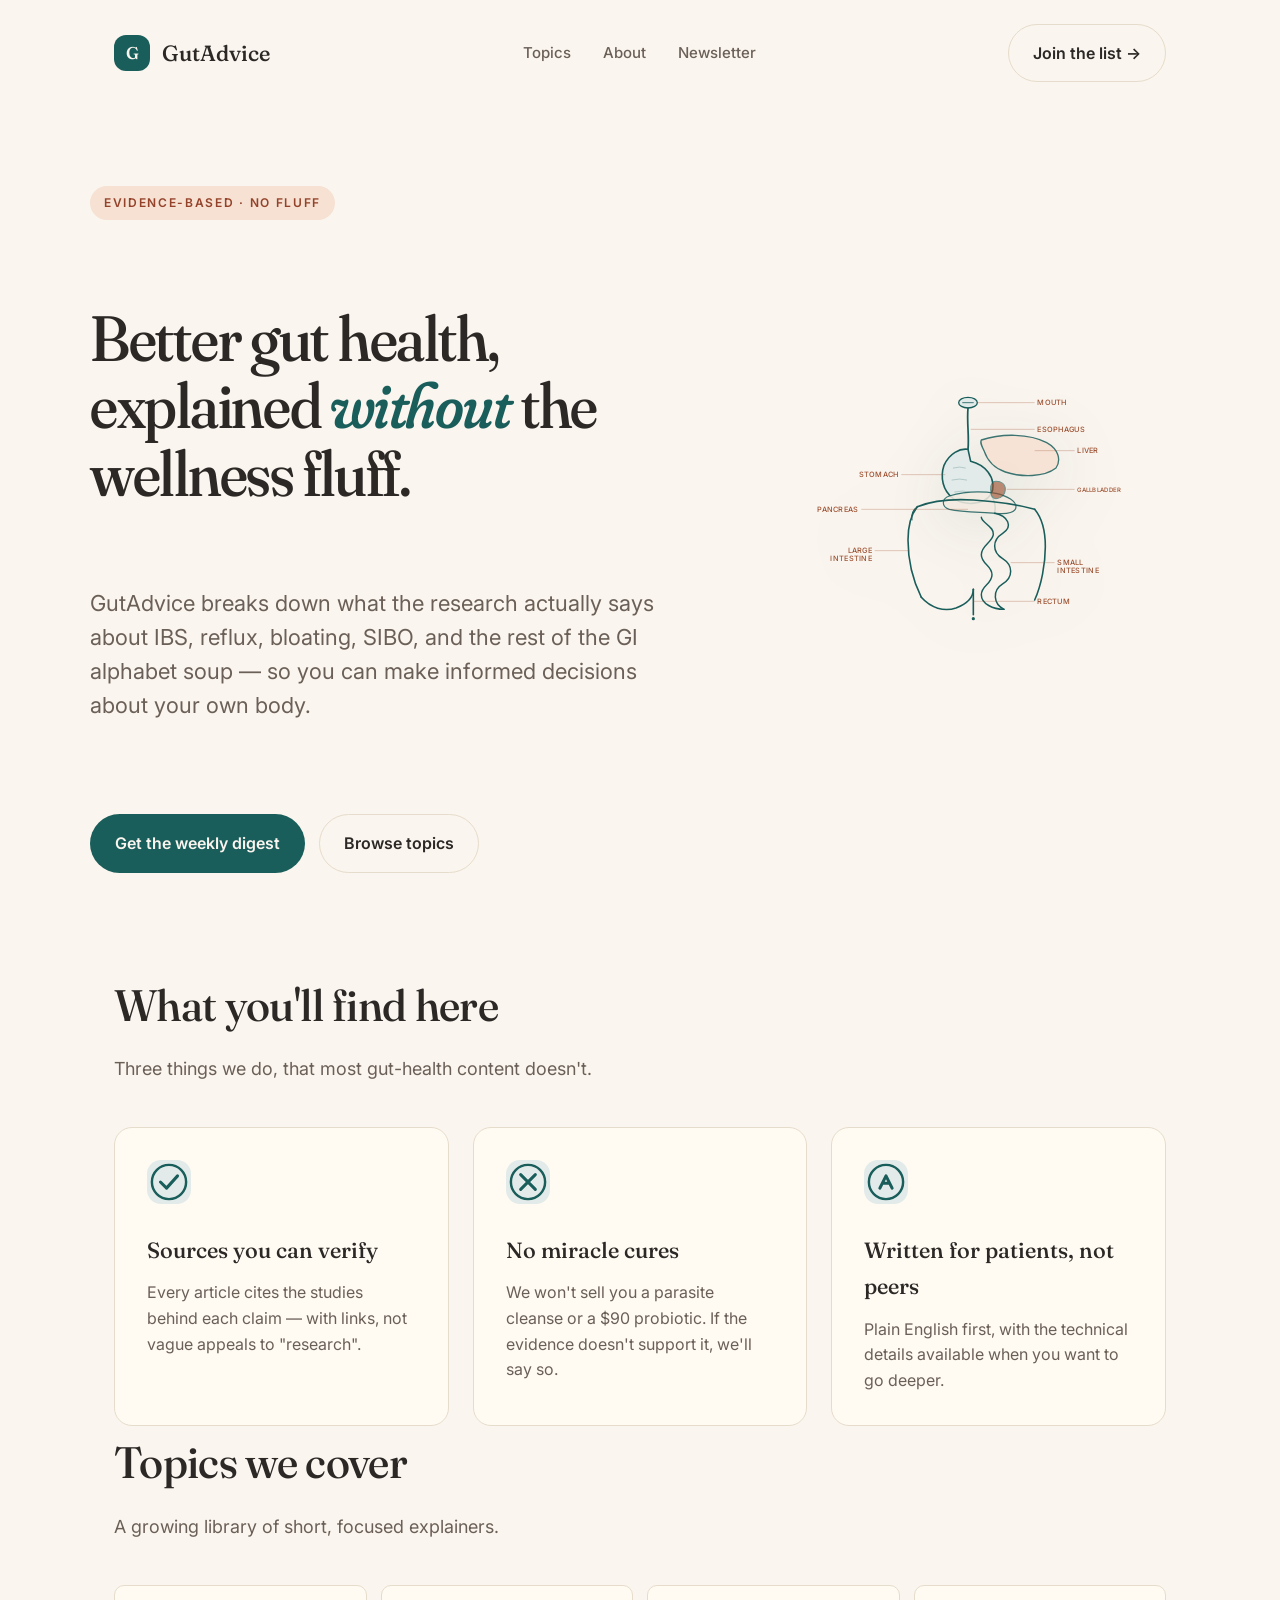
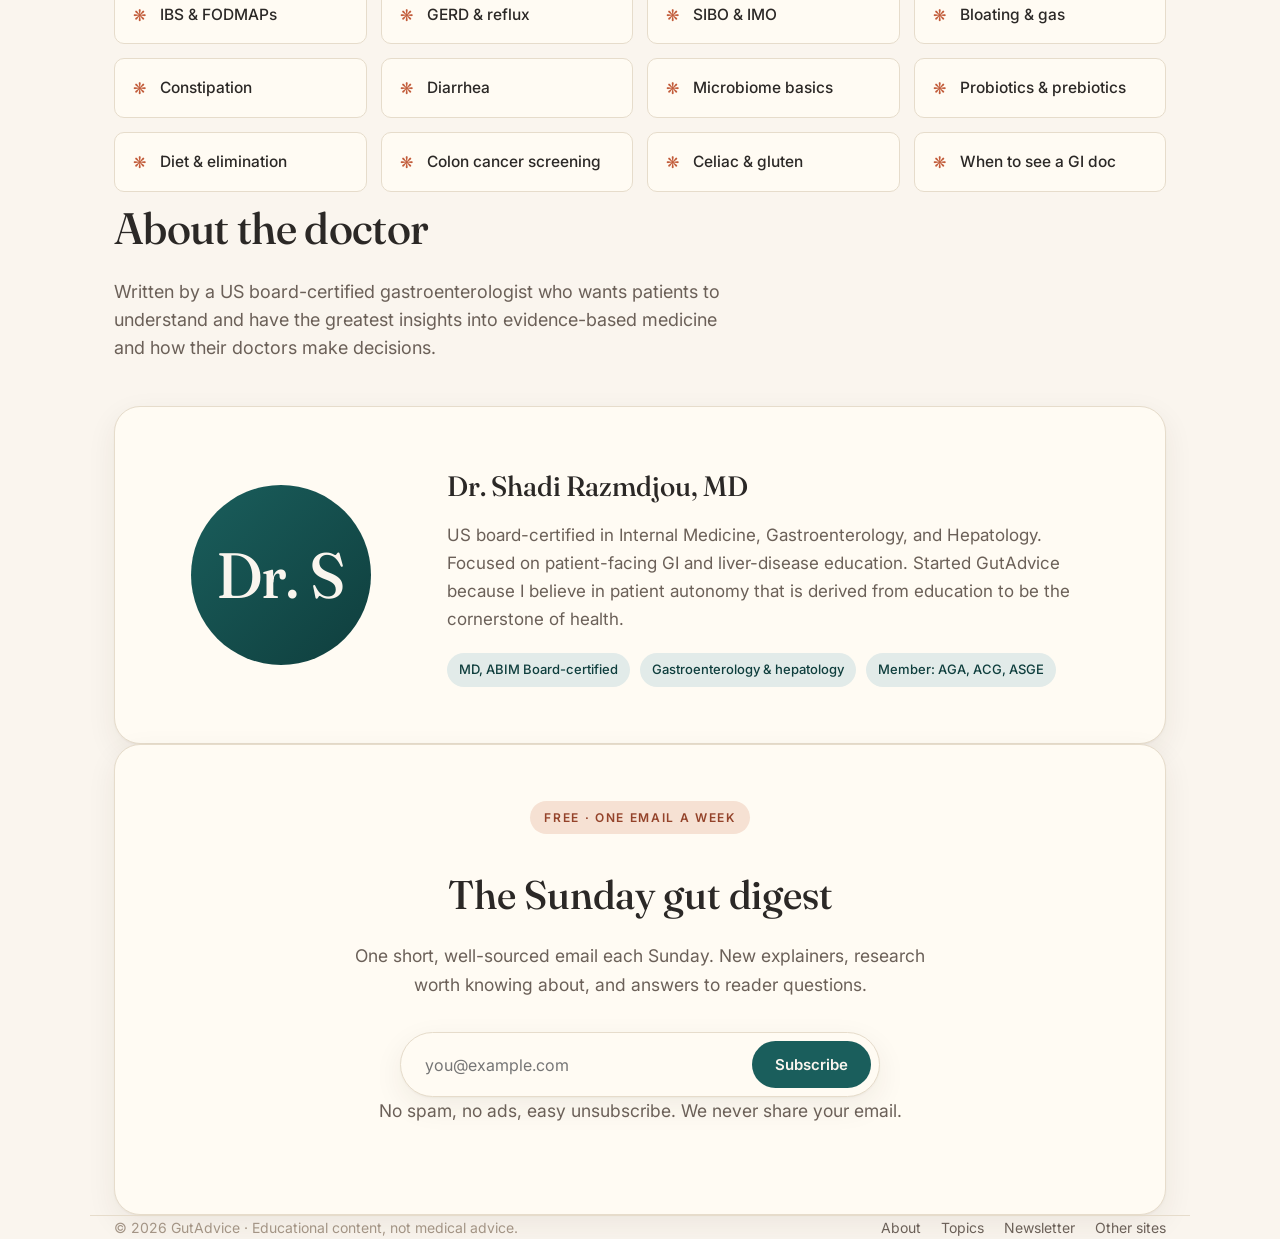
==== index.html @ 8c52fc68 "V1.7: remove appendix, add liver + gallbladder + pancreas to illustration Per founder reply on SHA-2" ====
<!DOCTYPE html>
<html lang="en">
<head>
  <meta charset="UTF-8" />
  <meta name="viewport" content="width=device-width, initial-scale=1.0" />
  <title>GutAdvice — Honest, evidence-based gut-health guidance</title>
  <meta name="description" content="Practical, evidence-based advice for IBS, reflux, bloating, SIBO, and everyday gut health — written by a gastroenterologist, without the wellness fluff." />
  <meta property="og:title" content="GutAdvice — Honest, evidence-based gut-health guidance" />
  <meta property="og:description" content="Practical, evidence-based advice for IBS, reflux, bloating, SIBO, and everyday gut health." />
  <meta property="og:type" content="website" />
  <meta property="og:url" content="https://gutadvice.com/" />
  <meta name="theme-color" content="#1a5e5c" />
  <link rel="icon" href="data:image/svg+xml,%3Csvg xmlns='http://www.w3.org/2000/svg' viewBox='0 0 32 32'%3E%3Crect width='32' height='32' rx='8' fill='%231a5e5c'/%3E%3Ctext x='16' y='22' font-family='Georgia,serif' font-size='18' fill='%23faf5ee' text-anchor='middle' font-weight='700'%3EG%3C/text%3E%3C/svg%3E" />
  <link rel="preconnect" href="https://fonts.googleapis.com">
  <link rel="preconnect" href="https://fonts.gstatic.com" crossorigin>
  <link href="https://fonts.googleapis.com/css2?family=Fraunces:opsz,wght@9..144,400;9..144,500;9..144,600;9..144,700;9..144,800&family=Inter:wght@400;500;600;700&display=swap" rel="stylesheet">
  <link rel="stylesheet" href="./site.css" />
</head>
<body>

  <header class="container">
    <nav class="nav">
      <a class="brand" href="./">
        <span class="brand-mark">G</span>
        <span class="brand-name">GutAdvice</span>
      </a>
      <div class="nav-links">
        <a href="#topics">Topics</a>
        <a href="#about">About</a>
        <a href="#newsletter">Newsletter</a>
      </div>
      <a class="nav-cta btn btn-ghost" href="#newsletter">Join the list →</a>
    </nav>
  </header>

  <main>
    <!-- HERO: text on the right side, full-bleed. No illustration in the hero. -->
    <section class="container hero">
      <span class="eyebrow">Evidence-based · No fluff</span>
      <h1>Better gut health, explained <em>without</em> the wellness fluff.</h1>
      <p class="lede">
        GutAdvice breaks down what the research actually says about IBS, reflux, bloating, SIBO, and the rest of the GI alphabet soup — so you can make informed decisions about your own body.
      </p>
      <div class="hero-cta">
        <a class="btn btn-primary" href="#newsletter">Get the weekly digest</a>
        <a class="btn btn-ghost" href="#topics">Browse topics</a>
      </div>

      <!-- GI system illustration (anatomical line drawing, all inline SVG) -->
      <svg class="hero-illust" viewBox="0 0 480 460" aria-hidden="true">
        <title>The gastrointestinal tract</title>
        <desc>Schematic of the human digestive system: mouth, esophagus, stomach, small intestine, large intestine, rectum.</desc>

        <!-- Center the GI tract horizontally: anatomy occupies x ~150-330 (180 wide) -->

        <!-- Mouth / oral cavity (oval) -->
        <g id="gi-mouth">
          <ellipse cx="240" cy="40" rx="14" ry="8"
                   fill="#e2ebe9" stroke="#1a5e5c" stroke-width="2"/>
          <line x1="232" y1="40" x2="248" y2="40" stroke="#1a5e5c" stroke-width="1.2" stroke-linecap="round"/>
        </g>

        <!-- Esophagus -->
        <g id="gi-esophagus">
          <path d="M240 48 C 238 70, 242 90, 240 110"
                fill="none" stroke="#1a5e5c" stroke-width="2.6" stroke-linecap="round"/>
        </g>

        <!-- Stomach (clearly J-shaped with fundus bulge and pylorus) -->
        <g id="gi-stomach">
          <path d="M240 110
                   C 228 108, 212 116, 204 134
                   C 198 152, 202 172, 218 184
                   C 238 196, 264 192, 274 178
                   C 280 168, 278 154, 270 144
                   C 262 134, 252 130, 244 128
                   Z"
                fill="#e2ebe9" stroke="#1a5e5c" stroke-width="2.4" stroke-linejoin="round"/>
          <!-- Stomach rugae (inner folds, subtle) -->
          <path d="M218 138 q10 -3 18 0" fill="none" stroke="#1a5e5c" stroke-width="0.8" opacity="0.45" stroke-linecap="round"/>
          <path d="M216 156 q12 -3 22 0" fill="none" stroke="#1a5e5c" stroke-width="0.8" opacity="0.45" stroke-linecap="round"/>
          <path d="M220 174 q12 -3 22 0" fill="none" stroke="#1a5e5c" stroke-width="0.8" opacity="0.45" stroke-linecap="round"/>
          <!-- Pylorus (exit to duodenum) -->
          <path d="M274 178 C 280 186, 282 196, 280 206" fill="none" stroke="#1a5e5c" stroke-width="2.4" stroke-linecap="round"/>
        </g>

        <!-- Liver (large, upper-right of stomach, behind it) -->
        <g id="illust-liver" opacity="0.85">
          <path d="M260 96
                   C 290 86, 332 86, 358 100
                   C 376 110, 380 126, 372 138
                   C 354 152, 320 152, 296 144
                   C 278 138, 268 124, 264 112
                   C 260 104, 258 100, 260 96 Z"
                fill="#f6e1d3" stroke="#1a5e5c" stroke-width="2" stroke-linejoin="round"/>
        </g>

        <!-- Pancreas (long thin, behind the stomach) -->
        <g id="illust-pancreas" opacity="0.85">
          <path d="M212 180
                   C 232 174, 256 172, 282 176
                   C 300 180, 312 188, 312 196
                   C 312 204, 300 208, 282 206
                   C 256 204, 232 204, 212 200
                   C 200 196, 200 184, 212 180 Z"
                fill="#f4ece1" stroke="#1a5e5c" stroke-width="1.8" stroke-linejoin="round"/>
        </g>

        <!-- Gallbladder (small pear-shaped, on underside of liver) -->
        <g id="illust-gallbladder" opacity="0.9">
          <path d="M282 158
                   C 290 158, 296 162, 296 170
                   C 296 178, 290 184, 282 184
                   C 276 184, 274 178, 274 170
                   C 274 164, 276 158, 282 158 Z"
                fill="#9c4f30" stroke="#1a5e5c" stroke-width="1.6" stroke-linejoin="round" opacity="0.7"/>
        </g>

        <!-- Small intestine (coiled tube, 3 horizontal loops) -->
        <g id="gi-small-intestine">
          <path d="M280 206
                   C 300 210, 308 226, 292 236
                   C 276 246, 276 264, 292 274
                   C 308 284, 308 302, 292 312
                   C 276 322, 278 342, 294 350"
                fill="none" stroke="#1a5e5c" stroke-width="2.2" stroke-linecap="round"/>
          <path d="M294 350
                   C 278 350, 260 342, 260 328
                   C 260 314, 276 312, 276 298
                   C 276 284, 260 282, 260 268
                   C 260 254, 276 250, 278 238
                   C 280 226, 260 220, 260 212"
                fill="none" stroke="#1a5e5c" stroke-width="2.2" stroke-linecap="round"/>
        </g>

        <!-- Large intestine (frame around small intestine) -->
        <g id="gi-large-intestine">
          <!-- Ascending colon (viewer's left side) -->
          <path d="M164 196
                   C 156 206, 150 224, 150 246
                   C 150 274, 156 304, 170 332"
                fill="none" stroke="#1a5e5c" stroke-width="2.4" stroke-linecap="round"/>
          <!-- Transverse colon (across the top, behind the stomach area) -->
          <path d="M164 196
                   C 184 188, 216 184, 248 186
                   C 280 188, 312 192, 340 200"
                fill="none" stroke="#1a5e5c" stroke-width="2.4" stroke-linecap="round"/>
          <!-- Descending colon (viewer's right side) -->
          <path d="M340 200
                   C 350 212, 356 232, 356 256
                   C 356 282, 350 314, 340 336"
                fill="none" stroke="#1a5e5c" stroke-width="2.4" stroke-linecap="round"/>
          <!-- Sigmoid colon (S-curve at the bottom) -->
          <path d="M170 332
                   C 184 348, 204 354, 222 348
                   C 238 342, 248 332, 248 320"
                fill="none" stroke="#1a5e5c" stroke-width="2.4" stroke-linecap="round"/>
          <!-- Rectum (vertical) -->
          <path d="M248 320 L 248 358"
                fill="none" stroke="#1a5e5c" stroke-width="2.4" stroke-linecap="round"/>
          <!-- Anus (small dot at the bottom) -->
          <circle cx="248" cy="364" r="2.4" fill="#1a5e5c"/>

          <!-- Cecum (small pouch at the bottom of ascending colon) -->
          <path d="M164 196 C 158 200, 154 208, 156 216" fill="none" stroke="#1a5e5c" stroke-width="1.6" stroke-linecap="round"/>
        </g>

        <!-- Labels with thin connector lines.
             GI tract sits at x~150-330; labels are placed in left and right
             gutters (x: 10-140 left, 340-470 right). -->
        <g id="gi-labels" font-family="Inter, sans-serif" font-size="11" font-weight="500" fill="#9c4f30" letter-spacing="0.04em">
          <!-- Mouth (right) -->
          <line x1="254" y1="40" x2="340" y2="40" stroke="#9c4f30" stroke-width="0.8" opacity="0.55"/>
          <text x="344" y="44">MOUTH</text>

          <!-- Esophagus (right) -->
          <line x1="244" y1="80" x2="340" y2="80" stroke="#9c4f30" stroke-width="0.8" opacity="0.55"/>
          <text x="344" y="84">ESOPHAGUS</text>

          <!-- Stomach (left) -->
          <line x1="206" y1="148" x2="140" y2="148" stroke="#9c4f30" stroke-width="0.8" opacity="0.55"/>
          <text x="136" y="152" text-anchor="end">STOMACH</text>

          <!-- Small intestine (right) -->
          <line x1="304" y1="280" x2="370" y2="280" stroke="#9c4f30" stroke-width="0.8" opacity="0.55"/>
          <text x="374" y="284">SMALL</text>
          <text x="374" y="296">INTESTINE</text>

          <!-- Large intestine (left) -->
          <line x1="152" y1="262" x2="100" y2="262" stroke="#9c4f30" stroke-width="0.8" opacity="0.55"/>
          <text x="96" y="266" text-anchor="end">LARGE</text>
          <text x="96" y="278" text-anchor="end">INTESTINE</text>

          <!-- Rectum (right) -->
          <line x1="248" y1="338" x2="340" y2="338" stroke="#9c4f30" stroke-width="0.8" opacity="0.55"/>
          <text x="344" y="342">RECTUM</text>

          <!-- LIVER (right, above the liver organ) -->
          <line x1="340" y1="112" x2="400" y2="112" stroke="#9c4f30" stroke-width="0.8" opacity="0.55"/>
          <text x="404" y="116">LIVER</text>

          <!-- GALLBLADDER (right, small label) -->
          <line x1="298" y1="170" x2="400" y2="170" stroke="#9c4f30" stroke-width="0.8" opacity="0.55"/>
          <text x="404" y="174" font-size="9">GALLBLADDER</text>

          <!-- PANCREAS (left, below the pancreas organ) -->
          <line x1="240" y1="200" x2="80" y2="200" stroke="#9c4f30" stroke-width="0.8" opacity="0.55"/>
          <text x="76" y="204" text-anchor="end">PANCREAS</text>

        </g>
      </svg>
    </section>


    <section class="container" id="value">
      <h2 class="section-title">What you'll find here</h2>
      <p class="section-sub">Three things we do, that most gut-health content doesn't.</p>
      <div class="grid">
        <div class="card">
          <svg class="card-icon" viewBox="0 0 36 36" aria-hidden="true">
            <circle cx="18" cy="18" r="14" fill="none" stroke="currentColor" stroke-width="2"/>
            <path d="M11 18 l5 5 l9 -10" fill="none" stroke="currentColor" stroke-width="2.5" stroke-linecap="round" stroke-linejoin="round"/>
          </svg>
          <h3>Sources you can verify</h3>
          <p>Every article cites the studies behind each claim — with links, not vague appeals to "research".</p>
        </div>
        <div class="card">
          <svg class="card-icon" viewBox="0 0 36 36" aria-hidden="true">
            <circle cx="18" cy="18" r="14" fill="none" stroke="currentColor" stroke-width="2"/>
            <path d="M12 12 l12 12 M24 12 l-12 12" stroke="currentColor" stroke-width="2.5" stroke-linecap="round"/>
          </svg>
          <h3>No miracle cures</h3>
          <p>We won't sell you a parasite cleanse or a $90 probiotic. If the evidence doesn't support it, we'll say so.</p>
        </div>
        <div class="card">
          <svg class="card-icon" viewBox="0 0 36 36" aria-hidden="true">
            <circle cx="18" cy="18" r="14" fill="none" stroke="currentColor" stroke-width="2"/>
            <path d="M13 23 l5 -10 l5 10 M15 19 l6 0" fill="none" stroke="currentColor" stroke-width="2.5" stroke-linecap="round" stroke-linejoin="round"/>
          </svg>
          <h3>Written for patients, not peers</h3>
          <p>Plain English first, with the technical details available when you want to go deeper.</p>
        </div>
      </div>
    </section>

    <section class="container" id="topics">
      <h2 class="section-title">Topics we cover</h2>
      <p class="section-sub">A growing library of short, focused explainers.</p>
      <div class="topics">
        <div class="topic"><span class="leaf">❋</span>IBS &amp; FODMAPs</div>
        <div class="topic"><span class="leaf">❋</span>GERD &amp; reflux</div>
        <div class="topic"><span class="leaf">❋</span>SIBO &amp; IMO</div>
        <div class="topic"><span class="leaf">❋</span>Bloating &amp; gas</div>
        <div class="topic"><span class="leaf">❋</span>Constipation</div>
        <div class="topic"><span class="leaf">❋</span>Diarrhea</div>
        <div class="topic"><span class="leaf">❋</span>Microbiome basics</div>
        <div class="topic"><span class="leaf">❋</span>Probiotics &amp; prebiotics</div>
        <div class="topic"><span class="leaf">❋</span>Diet &amp; elimination</div>
        <div class="topic"><span class="leaf">❋</span>Colon cancer screening</div>
        <div class="topic"><span class="leaf">❋</span>Celiac &amp; gluten</div>
        <div class="topic"><span class="leaf">❋</span>When to see a GI doc</div>
      </div>
    </section>

    <section class="container" id="about">
      <h2 class="section-title">About the doctor</h2>
      <p class="section-sub">Written by a US board-certified gastroenterologist who wants patients to understand and have the greatest insights into evidence-based medicine and how their doctors make decisions.</p>
      <div class="founder">
        <div class="avatar" aria-hidden="true">Dr. S</div>
        <div>
          <h3 class="founder-name">Dr. Shadi Razmdjou, MD</h3>
          <p class="founder-bio">
            US board-certified in Internal Medicine, Gastroenterology, and Hepatology. Focused on
            patient-facing GI and liver-disease education. Started GutAdvice because I believe in patient autonomy that is derived from education to be the cornerstone of health.

          </p>
          <div class="credentials">
            <span>MD, ABIM Board-certified</span>
            <span>Gastroenterology &amp; hepatology</span>
            <span>Member: AGA, ACG, ASGE</span>
          </div>
        </div>
      </div>
    </section>

    <section class="container" id="newsletter">
      <div class="closing">
        <span class="eyebrow">Free · One email a week</span>
        <h2>The Sunday gut digest</h2>
        <p>One short, well-sourced email each Sunday. New explainers, research worth knowing about, and answers to reader questions.</p>
        <form class="signup" onsubmit="event.preventDefault(); this.querySelector('button').textContent='Subscribed ✓';">
          <input type="email" required placeholder="you@example.com" aria-label="Email address" />
          <button class="btn btn-primary" type="submit">Subscribe</button>
        </form>
        <p class="signup-note">No spam, no ads, easy unsubscribe. We never share your email.</p>
      </div>
    </section>
  </main>

  <footer class="container">
    <div class="footer-row">
      <div>© 2026 GutAdvice · Educational content, not medical advice.</div>
      <div class="footer-links">
        <a href="#about">About</a>
        <a href="#topics">Topics</a>
        <a href="#newsletter">Newsletter</a>
        <a href="../">Other sites</a>
      </div>
    </div>
  </footer>
</body>
</html>
---- site.css ----
/* warm-clinical — gutadvice.com V1.6
   Design intent: feels like a thoughtful doctor sitting across from you.
   Palette: cream background, deep teal accent, terracotta highlights.
   Type: Fraunces (optical-size serif) + Inter (sans body).

   V1.6 layout (per founder 2026-09-11 11:14 UTC: "Use layout of V1.2"):
   - Hero is back to V1.2's 2-col grid: eyebrow + headline + lede + ctas
     in the left column, the GI tract illustration in the right column.
   - The .illust-section that V1.4 added below the hero is removed.
   - On mobile, the hero stacks vertically (1-col).
   - The illustration is the PR #8 GI tract (V1.5) — clinical line
     drawing with 7 organ labels (MOUTH, ESOPHAGUS, STOMACH, SMALL
     INTESTINE, LARGE INTESTINE, RECTUM, APPENDIX). */

:root {
  --accent: #1a5e5c;
  --accent-soft: #e2ebe9;
  --accent-dark: #0f3e3d;
  --bg: #faf5ee;
  --bg-card: #fffbf3;
  --ink: #2b2826;
  --ink-muted: #6b6058;
  --ink-faint: #a39485;
  --border: #e6dccb;
  --warm: #c25c3a;
  --warm-soft: #f6e1d3;
  --warm-dark: #94432a;
  --radius-sm: 10px;
  --radius-md: 18px;
  --radius-lg: 26px;
  --shadow-soft: 0 1px 2px rgba(60, 40, 25, 0.04), 0 10px 30px rgba(60, 40, 25, 0.07);
  --font-display: "Fraunces", "Source Serif Pro", Georgia, "Iowan Old Style", serif;
  --font-body: "Inter", -apple-system, BlinkMacSystemFont, "Segoe UI", Roboto, "Helvetica Neue", Arial, sans-serif;
  --max-width: 1100px;
}

* { box-sizing: border-box; }

html, body {
  margin: 0;
  padding: 0;
  background: var(--bg);
  color: var(--ink);
  font-family: var(--font-body);
  font-size: 17px;
  line-height: 1.65;
  -webkit-font-smoothing: antialiased;
  -moz-osx-font-smoothing: grayscale;
}

a { color: var(--accent-dark); text-decoration: none; }
a:hover { text-decoration: underline; text-decoration-thickness: 1px; text-underline-offset: 3px; }

img, svg { max-width: 100%; display: block; }

.container {
  max-width: var(--max-width);
  margin: 0 auto;
  padding: 0 24px;
}

/* ---- Top nav ---- */
.nav {
  display: flex;
  align-items: center;
  justify-content: space-between;
  padding: 24px 0;
  position: relative;
  z-index: 2;
}
.brand {
  display: inline-flex;
  align-items: center;
  gap: 12px;
  font-family: var(--font-display);
  font-weight: 500;
  font-size: 22px;
  color: var(--ink);
  font-variation-settings: "opsz" 36, "SOFT" 50;
}
.brand:hover { text-decoration: none; }
.brand-mark {
  width: 36px;
  height: 36px;
  border-radius: 12px;
  background: var(--accent);
  display: inline-flex;
  align-items: center;
  justify-content: center;
  color: var(--bg);
  font-weight: 600;
  font-size: 17px;
  font-family: var(--font-display);
  font-variation-settings: "opsz" 18;
}
.nav-links { display: flex; gap: 32px; font-size: 15px; }
.nav-links a { color: var(--ink-muted); font-weight: 500; }
.nav-cta { font-size: 15px; }

/* ---- Hero ----
   V1.6: back to V1.2's 2-col grid layout. The .container is on the
   <section> itself (not on a child <div>). On desktop, the layout
   becomes a 2-col grid: eyebrow + headline + lede + ctas occupy
   the left column, the illustration occupies the right column. On
   mobile, all children stack vertically. */
.hero {
  padding: 56px 0 80px;
  display: grid;
  grid-template-columns: 1fr;
  gap: 40px;
  align-items: center;
  position: relative;
  z-index: 1;
  grid-template-areas:
    "eyebrow"
    "headline"
    "lede"
    "ctas"
    "illust";
}
.hero > .eyebrow  { grid-area: eyebrow; justify-self: start; }
.hero > h1        { grid-area: headline; }
.hero > .lede     { grid-area: lede; }
.hero > .hero-cta { grid-area: ctas; }
.hero > .hero-illust { grid-area: illust; }
@media (min-width: 860px) {
  .hero {
    grid-template-columns: 1.15fr 0.85fr;
    gap: 56px;
    padding: 80px 0 96px;
    grid-template-areas:
      "eyebrow  illust"
      "headline illust"
      "lede     illust"
      "ctas     illust";
  }
}

.eyebrow {
  display: inline-block;
  text-transform: uppercase;
  letter-spacing: 0.14em;
  font-size: 12px;
  font-weight: 600;
  color: var(--warm-dark);
  background: var(--warm-soft);
  padding: 7px 14px;
  border-radius: 999px;
  margin-bottom: 28px;
  font-family: var(--font-body);
}

.hero h1 {
  font-family: var(--font-display);
  font-weight: 500;
  font-size: clamp(38px, 5.6vw, 64px);
  line-height: 1.05;
  letter-spacing: -0.02em;
  margin: 0 0 24px;
  max-width: 17ch;
  font-variation-settings: "opsz" 144, "SOFT" 50;
  color: var(--ink);
}
.hero h1 em {
  font-style: italic;
  color: var(--accent);
  font-variation-settings: "opsz" 144, "SOFT" 100;
}

.hero .lede {
  font-size: clamp(18px, 1.8vw, 22px);
  color: var(--ink-muted);
  max-width: 52ch;
  margin: 0 0 36px;
  line-height: 1.55;
}

.hero-cta {
  display: flex;
  flex-wrap: wrap;
  gap: 14px;
  align-items: center;
}

.hero-illust {
  width: 100%;
  max-width: 320px;
  margin: 0 auto;
  filter: drop-shadow(0 12px 28px rgba(26, 94, 92, 0.12));
}

/* ---- Buttons ---- */
.btn {
  display: inline-flex;
  align-items: center;
  gap: 8px;
  padding: 15px 24px;
  border-radius: 999px;
  font-size: 16px;
  font-weight: 600;
  border: 1px solid transparent;
  cursor: pointer;
  transition: transform 0.05s ease, box-shadow 0.2s ease, background 0.2s ease;
  font-family: var(--font-body);
}
.btn-primary {
  background: var(--accent);
  color: var(--bg);
}
.btn-primary:hover { background: var(--accent-dark); text-decoration: none; box-shadow: 0 6px 16px rgba(26, 94, 92, 0.2); }
.btn-ghost {
  background: transparent;
  color: var(--ink);
  border-color: var(--border);
}
.btn-ghost:hover { background: var(--bg-card); text-decoration: none; }

/* ---- Email capture ---- */
.signup {
  display: flex;
  gap: 8px;
  background: var(--bg-card);
  padding: 8px;
  border-radius: 999px;
  border: 1px solid var(--border);
  box-shadow: var(--shadow-soft);
  max-width: 480px;
  margin: 0 auto;
}
.signup input {
  flex: 1;
  border: 0;
  background: transparent;
  padding: 8px 16px;
  font-size: 16px;
  font-family: inherit;
  color: var(--ink);
  outline: none;
}
.signup button { padding: 13px 22px; font-size: 15px; }
.signup-note { font-size: 13px; color: var(--ink-faint); margin-top: 12px; }

/* ---- Section ---- */
section { padding: 80px 0; }
.section-title {
  font-family: var(--font-display);
  font-weight: 500;
  font-size: clamp(30px, 3.6vw, 44px);
  letter-spacing: -0.015em;
  margin: 0 0 14px;
  max-width: 22ch;
  font-variation-settings: "opsz" 72;
  color: var(--ink);
}
.section-sub {
  color: var(--ink-muted);
  max-width: 56ch;
  margin: 0 0 44px;
  font-size: 18px;
  line-height: 1.55;
}

/* ---- Value grid ---- */
.grid {
  display: grid;
  gap: 24px;
  grid-template-columns: repeat(auto-fit, minmax(280px, 1fr));
}
.card {
  background: var(--bg-card);
  border: 1px solid var(--border);
  border-radius: var(--radius-md);
  padding: 32px;
  transition: transform 0.15s ease, box-shadow 0.2s ease;
}
.card:hover {
  transform: translateY(-2px);
  box-shadow: var(--shadow-soft);
}
.card h3 {
  font-family: var(--font-display);
  font-weight: 500;
  font-size: 22px;
  margin: 0 0 12px;
  font-variation-settings: "opsz" 36;
  color: var(--ink);
}
.card p { margin: 0; color: var(--ink-muted); font-size: 16px; line-height: 1.6; }
.card .card-icon {
  width: 44px; height: 44px;
  background: var(--accent-soft);
  color: var(--accent);
  border-radius: 14px;
  display: inline-flex;
  align-items: center;
  justify-content: center;
  margin-bottom: 20px;
}

/* ---- Topics list ---- */
.topics {
  display: grid;
  gap: 14px;
  grid-template-columns: repeat(auto-fit, minmax(220px, 1fr));
}
.topic {
  display: flex; align-items: center; gap: 14px;
  padding: 16px 18px;
  background: var(--bg-card);
  border: 1px solid var(--border);
  border-radius: var(--radius-sm);
  font-size: 15.5px;
  color: var(--ink);
  font-weight: 500;
}
.topic .leaf {
  color: var(--warm);
  font-size: 16px;
  line-height: 1;
}

/* ---- About / Founder ---- */
.founder {
  display: grid;
  gap: 40px;
  grid-template-columns: 1fr;
  align-items: center;
  background: var(--bg-card);
  border: 1px solid var(--border);
  border-radius: var(--radius-lg);
  padding: 48px;
  box-shadow: var(--shadow-soft);
}
@media (min-width: 760px) {
  .founder { grid-template-columns: 220px 1fr; gap: 56px; padding: 56px; }
}
.avatar {
  width: 180px; height: 180px;
  border-radius: 50%;
  background: linear-gradient(135deg, var(--accent), var(--accent-dark));
  display: inline-flex;
  align-items: center;
  justify-content: center;
  color: var(--bg);
  font-family: var(--font-display);
  font-size: 64px;
  font-weight: 500;
  font-variation-settings: "opsz" 144, "SOFT" 50;
  margin: 0 auto;
}
.founder-name {
  font-family: var(--font-display);
  font-weight: 500;
  font-size: 28px;
  margin: 0 0 12px;
  font-variation-settings: "opsz" 72;
  color: var(--ink);
}
.founder-bio {
  color: var(--ink-muted);
  margin: 0 0 20px;
  font-size: 17px;
  line-height: 1.65;
}
.credentials {
  margin-top: 20px;
  display: flex; flex-wrap: wrap; gap: 10px;
}
.credentials span {
  font-size: 13px;
  padding: 6px 12px;
  background: var(--accent-soft);
  color: var(--accent-dark);
  border-radius: 999px;
  font-weight: 500;
}

/* ---- Closing CTA ---- */
.closing {
  background: var(--bg-card);
  border: 1px solid var(--border);
  border-radius: var(--radius-lg);
  padding: 56px 48px;
  text-align: center;
  box-shadow: var(--shadow-soft);
}
.closing h2 {
  font-family: var(--font-display);
  font-weight: 500;
  font-size: clamp(28px, 3.2vw, 40px);
  margin: 0 0 14px;
  font-variation-settings: "opsz" 72;
  color: var(--ink);
}
.closing p { color: var(--ink-muted); margin: 0 0 32px; font-size: 17.5px; max-width: 52ch; margin-left: auto; margin-right: auto; }

/* ---- Footer ---- */
footer {
  padding: 48px 0 64px;
  color: var(--ink-faint);
  font-size: 14px;
  border-top: 1px solid var(--border);
  margin-top: 40px;
}
.footer-row {
  display: flex;
  flex-wrap: wrap;
  gap: 16px;
  justify-content: space-between;
  align-items: center;
}
.footer-links { display: flex; gap: 20px; flex-wrap: wrap; }
.footer-links a { color: var(--ink-muted); }
.footer-links a:hover { color: var(--ink); }
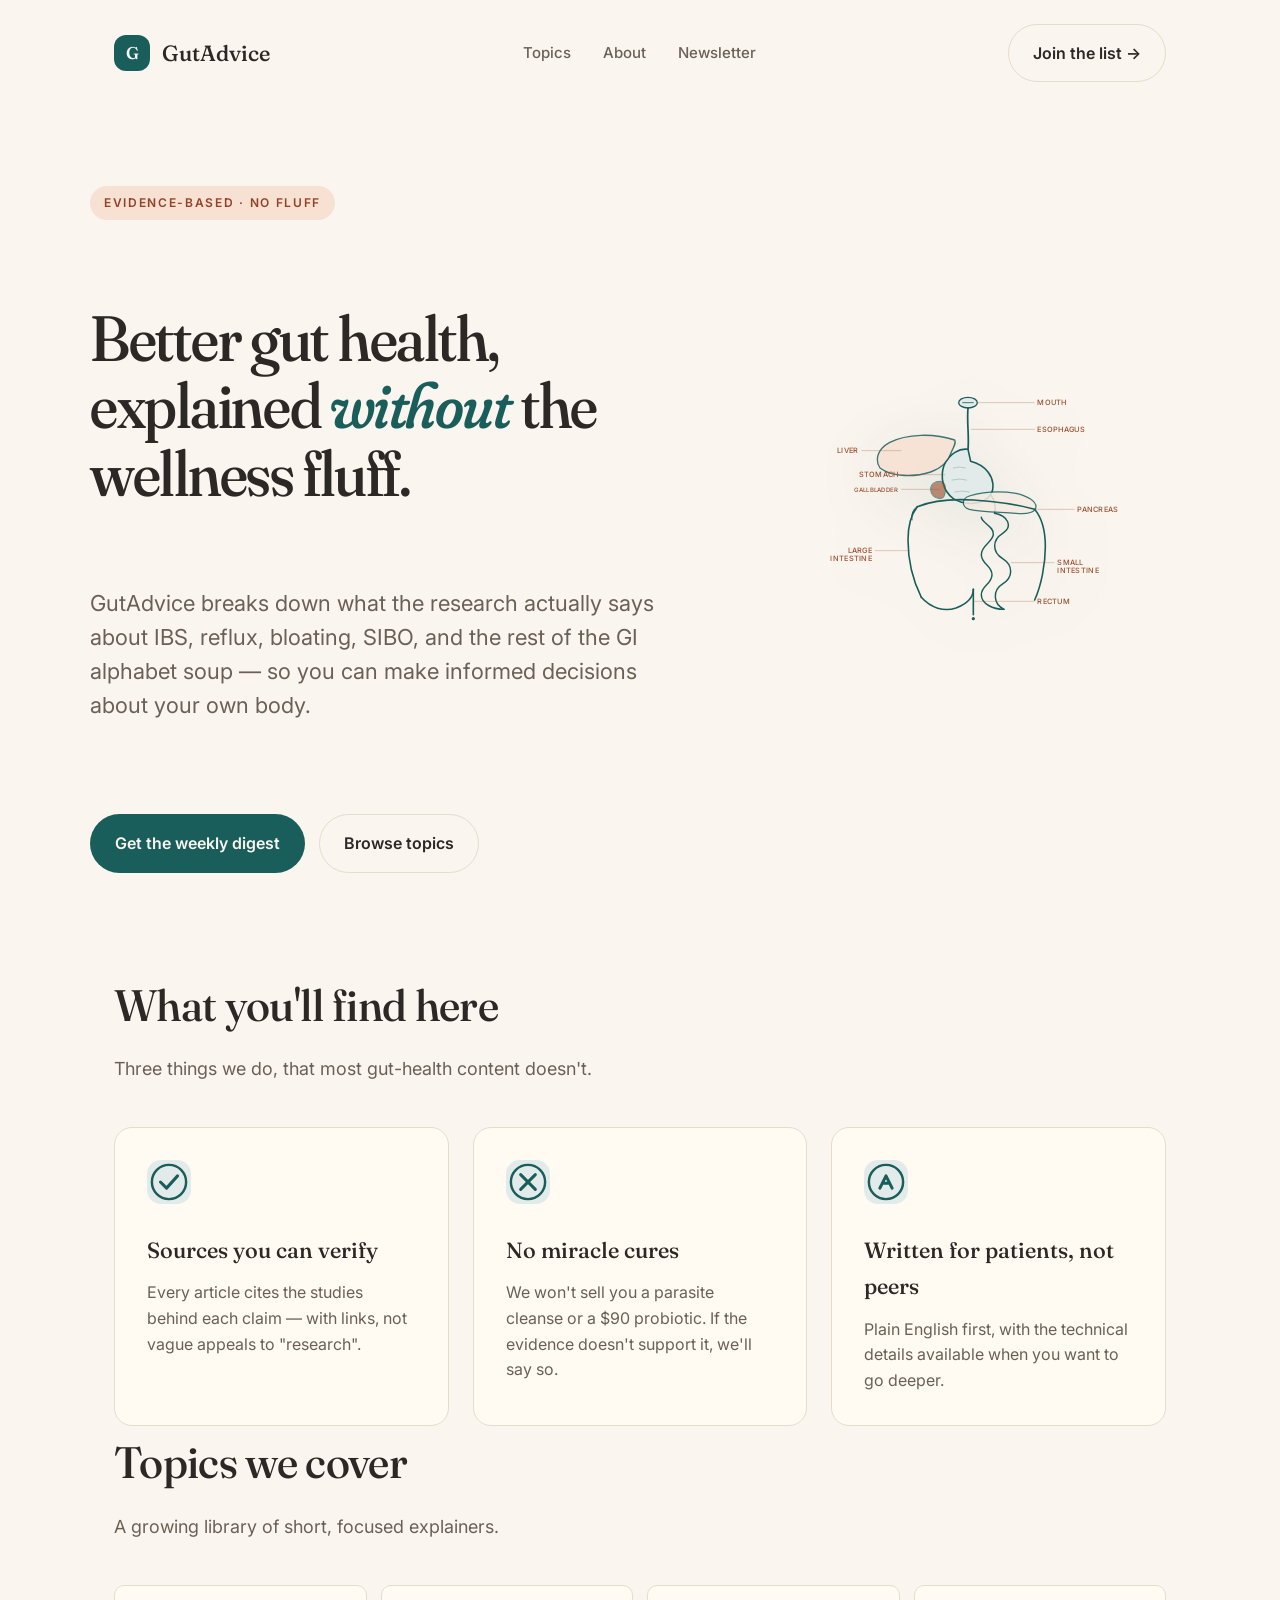
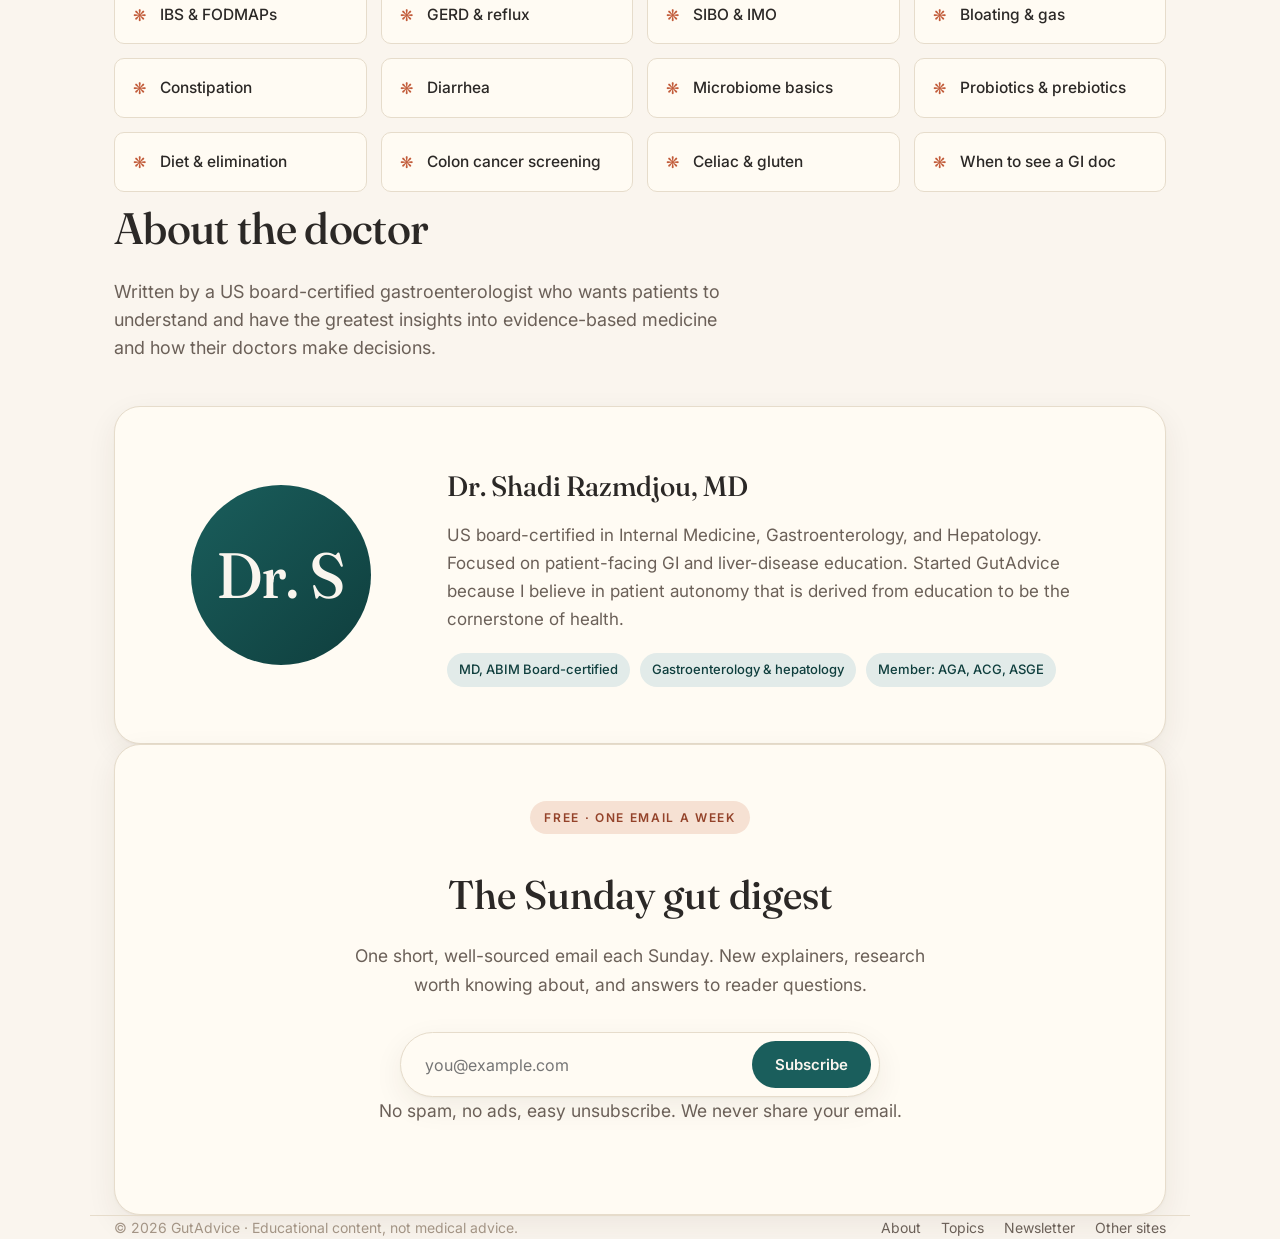
==== commit a7023c73: "V1.8: move liver + gallbladder to the LEFT, pancreas slightly right Per founder reply on SHA-24 (202" ====
--- a/index.html
+++ b/index.html
@@ -84,35 +84,35 @@
           <path d="M274 178 C 280 186, 282 196, 280 206" fill="none" stroke="#1a5e5c" stroke-width="2.4" stroke-linecap="round"/>
         </g>
 
-        <!-- Liver (large, upper-right of stomach, behind it) -->
+        <!-- Liver (large, upper-LEFT of stomach, behind it — anatomically the right upper quadrant) -->
         <g id="illust-liver" opacity="0.85">
-          <path d="M260 96
-                   C 290 86, 332 86, 358 100
-                   C 376 110, 380 126, 372 138
-                   C 354 152, 320 152, 296 144
-                   C 278 138, 268 124, 264 112
-                   C 260 104, 258 100, 260 96 Z"
+          <path d="M220 96
+                   C 190 86, 148 86, 122 100
+                   C 104 110, 100 126, 108 138
+                   C 126 152, 160 152, 184 144
+                   C 202 138, 212 124, 216 112
+                   C 220 104, 222 100, 220 96 Z"
                 fill="#f6e1d3" stroke="#1a5e5c" stroke-width="2" stroke-linejoin="round"/>
         </g>
 
-        <!-- Pancreas (long thin, behind the stomach) -->
+        <!-- Pancreas (long thin, behind the stomach, shifted slightly right) -->
         <g id="illust-pancreas" opacity="0.85">
-          <path d="M212 180
-                   C 232 174, 256 172, 282 176
-                   C 300 180, 312 188, 312 196
-                   C 312 204, 300 208, 282 206
-                   C 256 204, 232 204, 212 200
-                   C 200 196, 200 184, 212 180 Z"
+          <path d="M242 180
+                   C 262 174, 286 172, 312 176
+                   C 330 180, 342 188, 342 196
+                   C 342 204, 330 208, 312 206
+                   C 286 204, 262 204, 242 200
+                   C 230 196, 230 184, 242 180 Z"
                 fill="#f4ece1" stroke="#1a5e5c" stroke-width="1.8" stroke-linejoin="round"/>
         </g>
 
-        <!-- Gallbladder (small pear-shaped, on underside of liver) -->
+        <!-- Gallbladder (small pear-shaped, on underside of liver, LEFT side) -->
         <g id="illust-gallbladder" opacity="0.9">
-          <path d="M282 158
-                   C 290 158, 296 162, 296 170
-                   C 296 178, 290 184, 282 184
-                   C 276 184, 274 178, 274 170
-                   C 274 164, 276 158, 282 158 Z"
+          <path d="M198 158
+                   C 190 158, 184 162, 184 170
+                   C 184 178, 190 184, 198 184
+                   C 204 184, 206 178, 206 170
+                   C 206 164, 204 158, 198 158 Z"
                 fill="#9c4f30" stroke="#1a5e5c" stroke-width="1.6" stroke-linejoin="round" opacity="0.7"/>
         </g>
 
@@ -195,17 +195,17 @@
           <line x1="248" y1="338" x2="340" y2="338" stroke="#9c4f30" stroke-width="0.8" opacity="0.55"/>
           <text x="344" y="342">RECTUM</text>
 
-          <!-- LIVER (right, above the liver organ) -->
-          <line x1="340" y1="112" x2="400" y2="112" stroke="#9c4f30" stroke-width="0.8" opacity="0.55"/>
-          <text x="404" y="116">LIVER</text>
-
-          <!-- GALLBLADDER (right, small label) -->
-          <line x1="298" y1="170" x2="400" y2="170" stroke="#9c4f30" stroke-width="0.8" opacity="0.55"/>
-          <text x="404" y="174" font-size="9">GALLBLADDER</text>
-
-          <!-- PANCREAS (left, below the pancreas organ) -->
-          <line x1="240" y1="200" x2="80" y2="200" stroke="#9c4f30" stroke-width="0.8" opacity="0.55"/>
-          <text x="76" y="204" text-anchor="end">PANCREAS</text>
+          <!-- LIVER (left, above the liver organ) -->
+          <line x1="80" y1="112" x2="140" y2="112" stroke="#9c4f30" stroke-width="0.8" opacity="0.55"/>
+          <text x="76" y="116" text-anchor="end">LIVER</text>
+
+          <!-- GALLBLADDER (left, small label, near the LIVER label) -->
+          <line x1="198" y1="170" x2="140" y2="170" stroke="#9c4f30" stroke-width="0.8" opacity="0.55"/>
+          <text x="136" y="174" text-anchor="end" font-size="9">GALLBLADDER</text>
+
+          <!-- PANCREAS (right, below the pancreas organ — pancreas shifted right) -->
+          <line x1="340" y1="200" x2="400" y2="200" stroke="#9c4f30" stroke-width="0.8" opacity="0.55"/>
+          <text x="404" y="204">PANCREAS</text>
 
         </g>
       </svg>
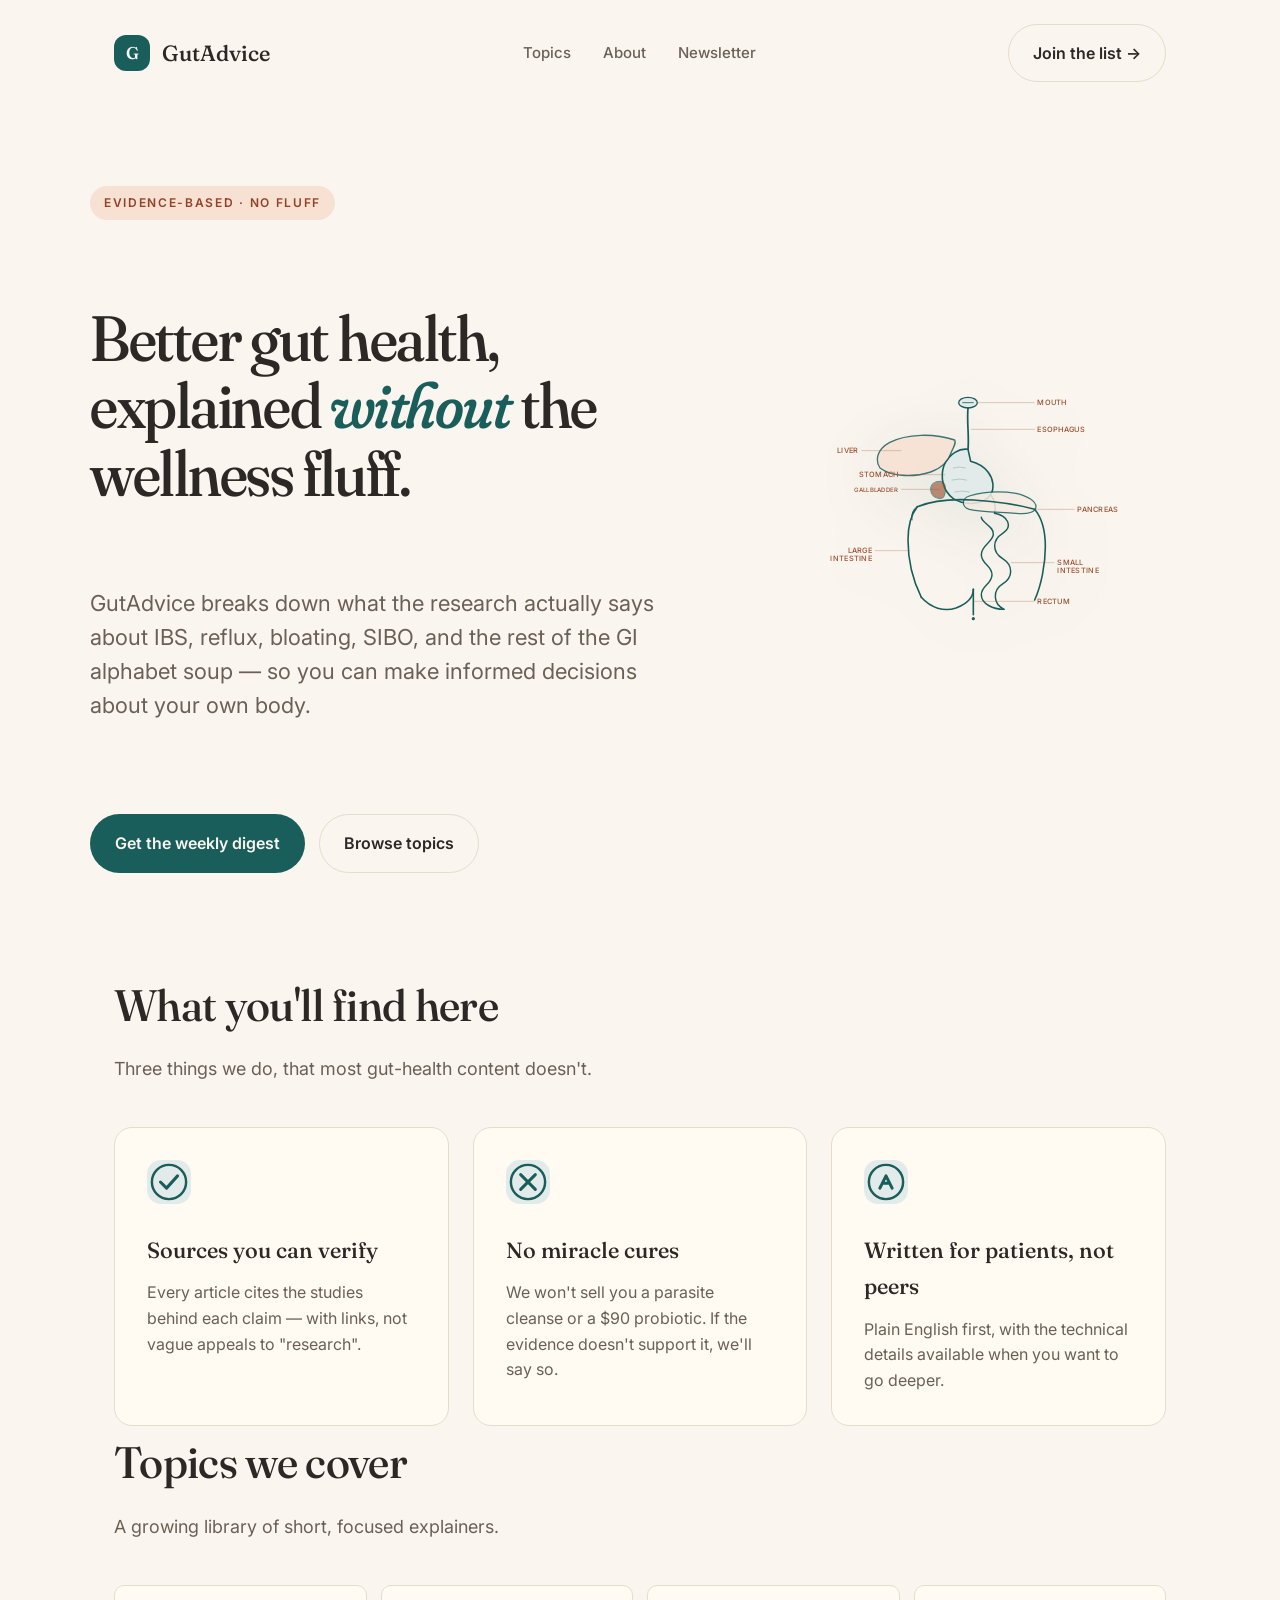
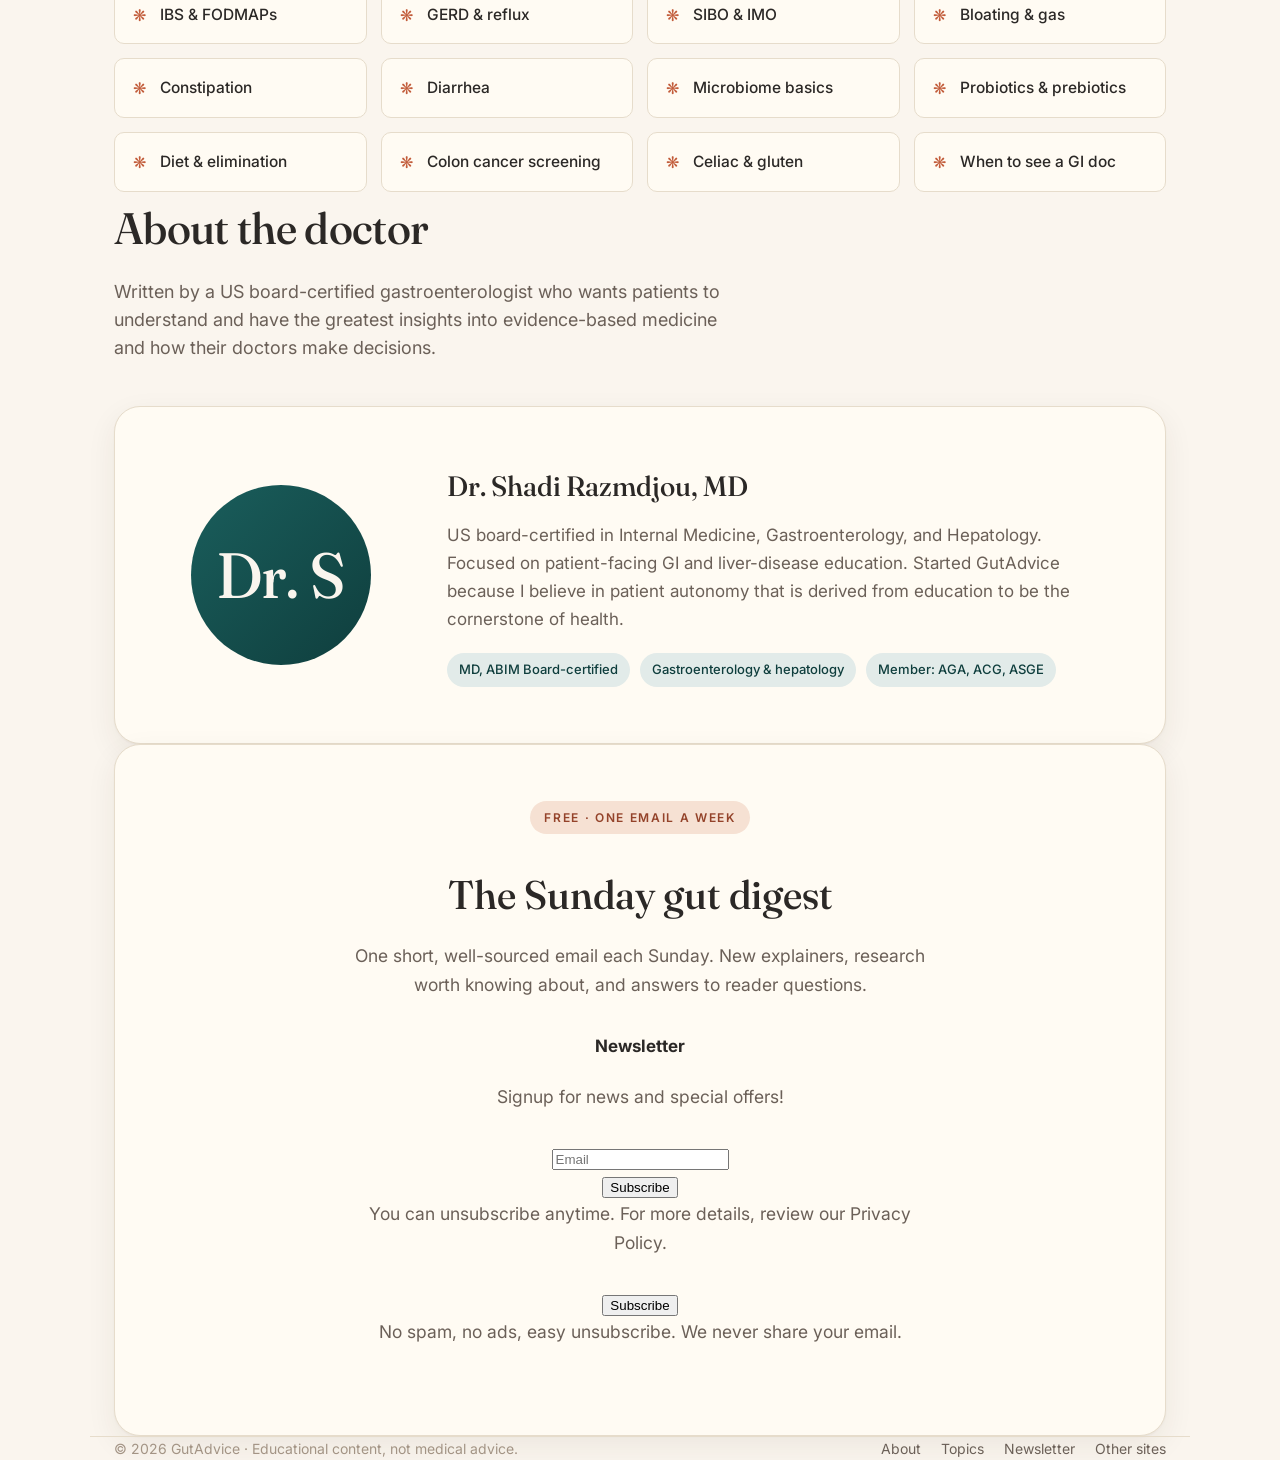
==== commit 42b92a2c: "Integrate MailerLite subscribe form (form 45827377) into #newsletter Replaces the placeholder signup" ====
--- a/index.html
+++ b/index.html
@@ -288,13 +288,74 @@
         <span class="eyebrow">Free · One email a week</span>
         <h2>The Sunday gut digest</h2>
         <p>One short, well-sourced email each Sunday. New explainers, research worth knowing about, and answers to reader questions.</p>
-        <form class="signup" onsubmit="event.preventDefault(); this.querySelector('button').textContent='Subscribed ✓';">
-          <input type="email" required placeholder="you@example.com" aria-label="Email address" />
-          <button class="btn btn-primary" type="submit">Subscribe</button>
-        </form>
+        <div id="mlb2-45827377" class="ml-form-embedContainer ml-subscribe-form ml-subscribe-form-45827377">
+          <div class="ml-form-align-center ">
+            <div class="ml-form-embedWrapper embedForm">
+              <div class="ml-form-embedBody ml-form-embedBodyHorizontal row-form">
+                <div class="ml-form-embedContent" style=" ">
+                  <h4>Newsletter</h4>
+                  <p>Signup for news and special offers!</p>
+                </div>
+                <form class="ml-block-form" action="https://assets.mailerlite.com/jsonp/2629758/forms/198317836364416399/subscribe" data-code="" method="post" target="_blank">
+                  <div class="ml-form-formContent horozintalForm">
+                    <div class="ml-form-horizontalRow">
+                      <div class="ml-input-horizontal">
+                        <div style="width: 100%;" class="horizontal-fields">
+                          <div class="ml-field-group ml-field-email ml-validate-email ml-validate-required">
+                            <input type="email" class="form-control" data-inputmask="" name="fields[email]" placeholder="Email" autocomplete="email">
+                          </div>
+                        </div>
+                      </div>
+                      <div class="ml-button-horizontal primary ">
+                        <button type="submit" class="primary">Subscribe</button>
+                        <button disabled="disabled" style="display: none;" type="button" class="loading">
+                          <div class="ml-form-embedSubmitLoad"></div>
+                          <span class="sr-only">Loading...</span>
+                        </button>
+                      </div>
+                    </div>
+                  </div>
+                  <div class="ml-form-embedPermissions" style="">
+                    <div class="ml-form-embedPermissionsContent horizontal privacy-policy">
+                      <p>You can unsubscribe anytime. For more details, review our Privacy Policy.</p>
+                    </div>
+                  </div>
+                  <input type="hidden" name="ml-submit" value="1">
+                  <div class="ml-mobileButton-horizontal">
+                    <button type="submit" class="primary">Subscribe</button>
+                    <button disabled="disabled" style="display: none;" type="button" class="loading">
+                      <div class="ml-form-embedSubmitLoad"></div>
+                      <span class="sr-only">Loading...</span>
+                    </button>
+                  </div>
+                  <input type="hidden" name="anticsrf" value="true">
+                </form>
+              </div>
+              <div class="ml-form-successBody row-success" style="display: none">
+                <div class="ml-form-successContent">
+                  <h4>Thank you!</h4>
+                  <p>You have successfully joined our subscriber list.</p>
+                </div>
+              </div>
+            </div>
+          </div>
+        </div>
         <p class="signup-note">No spam, no ads, easy unsubscribe. We never share your email.</p>
       </div>
     </section>
+
+    <!-- MailerLite embed assets (form 45827377) -->
+    <script>
+      function ml_webform_success_45827377() {
+        var $ = ml_jQuery || jQuery;
+        $('.ml-subscribe-form-45827377 .row-success').show();
+        $('.ml-subscribe-form-45827377 .row-form').hide();
+      }
+    </script>
+    <script src="https://groot.mailerlite.com/js/w/webforms.min.js?v83147fa8ce2d95cb73ece7f28b469519" type="text/javascript"></script>
+    <script>
+      fetch("https://assets.mailerlite.com/jsonp/2629758/forms/198317836364416399/takel")
+    </script>
   </main>
 
   <footer class="container">
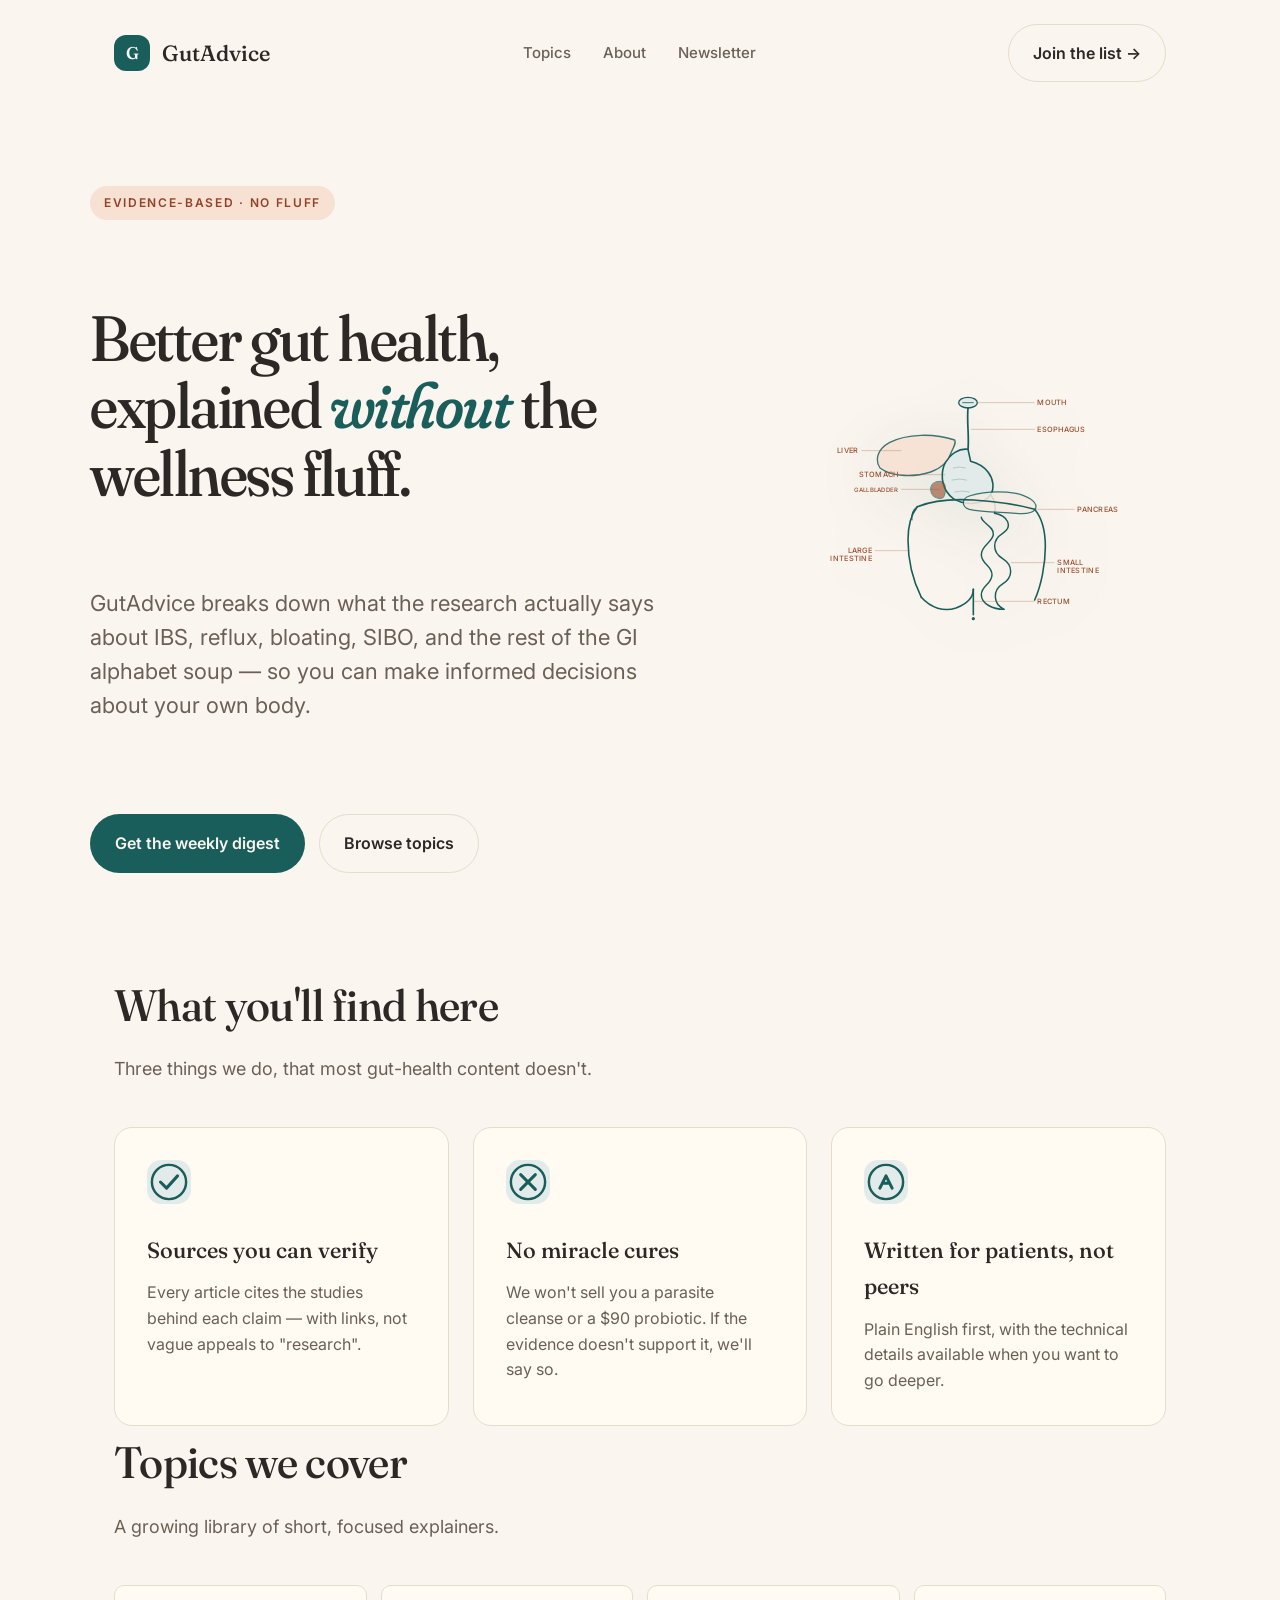
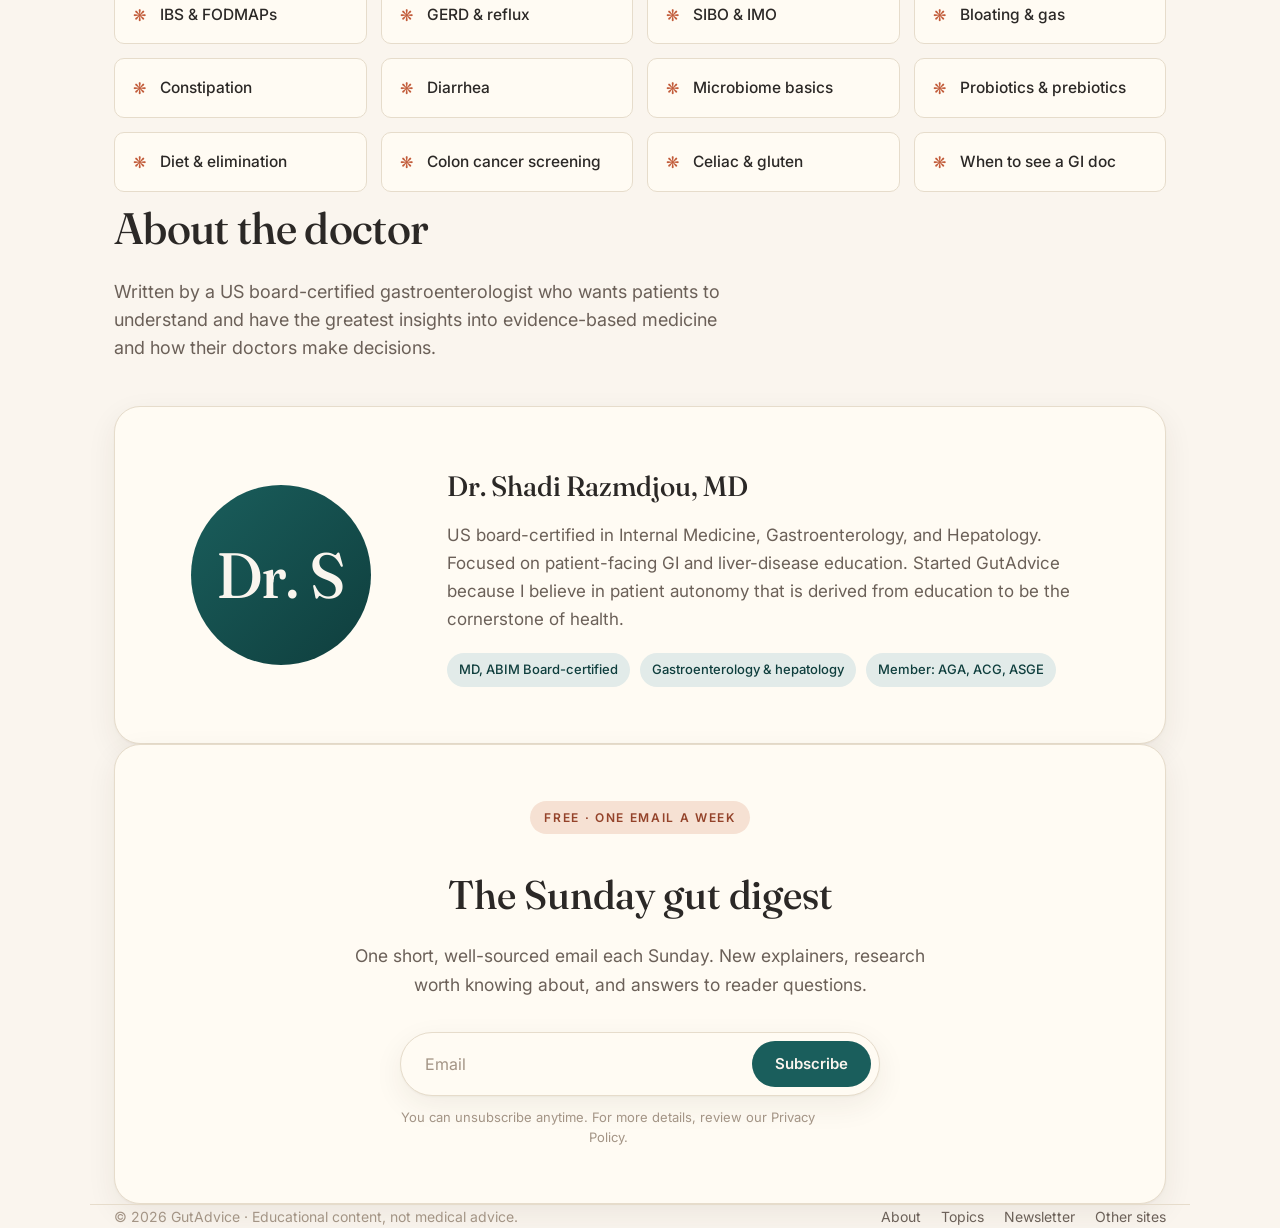
==== commit b3213795: "SHA-27: integrate MailerLite subscribe form in #newsletter section Replaced the placeholder form in " ====
--- a/index.html
+++ b/index.html
@@ -340,22 +340,19 @@
             </div>
           </div>
         </div>
-        <p class="signup-note">No spam, no ads, easy unsubscribe. We never share your email.</p>
-      </div>
-    </section>
-
-    <!-- MailerLite embed assets (form 45827377) -->
-    <script>
-      function ml_webform_success_45827377() {
-        var $ = ml_jQuery || jQuery;
-        $('.ml-subscribe-form-45827377 .row-success').show();
-        $('.ml-subscribe-form-45827377 .row-form').hide();
-      }
-    </script>
-    <script src="https://groot.mailerlite.com/js/w/webforms.min.js?v83147fa8ce2d95cb73ece7f28b469519" type="text/javascript"></script>
-    <script>
-      fetch("https://assets.mailerlite.com/jsonp/2629758/forms/198317836364416399/takel")
-    </script>
+        <script>
+          function ml_webform_success_45827377() {
+            var $ = ml_jQuery || jQuery;
+            $('.ml-subscribe-form-45827377 .row-success').show();
+            $('.ml-subscribe-form-45827377 .row-form').hide();
+          }
+        </script>
+        <script src="https://groot.mailerlite.com/js/w/webforms.min.js?v83147fa8ce2d95cb73ece7f28b469519" type="text/javascript"></script>
+        <script>
+          fetch("https://assets.mailerlite.com/jsonp/2629758/forms/198317836364416399/takel")
+        </script>
+      </div>
+    </section>
   </main>
 
   <footer class="container">
--- a/site.css
+++ b/site.css
@@ -412,3 +412,216 @@
 .footer-links { display: flex; gap: 20px; flex-wrap: wrap; }
 .footer-links a { color: var(--ink-muted); }
 .footer-links a:hover { color: var(--ink); }
+
+/* ---- MailerLite embed (#newsletter section) ----
+   Overrides MailerLite's defaults so the subscribe form
+   matches the warm-clinical design system instead of
+   inheriting Open Sans / black / blue. MailerLite ships
+   its own <style> block INSIDE the embed HTML (after our
+   site.css link), so we have to either match their selector
+   depth OR use !important to win the cascade.
+*/
+#mlb2-45827377.ml-form-embedContainer {
+  max-width: 480px !important;
+  margin: 0 auto !important;
+  width: 100% !important;
+}
+#mlb2-45827377.ml-form-embedContainer .ml-form-embedWrapper,
+#mlb2-45827377.ml-form-embedContainer .ml-form-embedWrapper .ml-form-embedBody,
+#mlb2-45827377.ml-form-embedContainer .ml-form-embedWrapper .ml-form-embedBody.ml-form-embedBodyHorizontal {
+  background: transparent !important;
+  border-radius: 0 !important;
+  box-shadow: none !important;
+  width: 100% !important;
+  max-width: none !important;
+  padding: 0 !important;
+  margin: 0 !important;
+  border: 0 !important;
+  display: block !important;
+}
+/* Hide the embed's own header — the .closing section already has eyebrow + h2 + p */
+#mlb2-45827377.ml-form-embedContainer .ml-form-embedWrapper .ml-form-embedBody .ml-form-embedContent {
+  display: none !important;
+}
+/* Restore the horizontal form row to a flex pill, like the original .signup */
+#mlb2-45827377.ml-form-embedContainer .ml-form-embedWrapper .ml-form-embedBody .ml-form-formContent.horozintalForm .ml-form-horizontalRow {
+  display: flex !important;
+  align-items: stretch !important;
+  gap: 0 !important;
+  background: var(--bg-card) !important;
+  padding: 8px !important;
+  border-radius: 999px !important;
+  border: 1px solid var(--border) !important;
+  box-shadow: var(--shadow-soft) !important;
+  height: auto !important;
+  width: 100% !important;
+  float: none !important;
+  margin: 0 !important;
+}
+#mlb2-45827377.ml-form-embedContainer .ml-form-embedWrapper .ml-form-embedBody .ml-form-formContent.horozintalForm .ml-form-horizontalRow .ml-input-horizontal {
+  width: 100% !important;
+  flex: 1 !important;
+  display: flex !important;
+  align-items: stretch !important;
+  padding: 0 !important;
+  float: none !important;
+}
+#mlb2-45827377.ml-form-embedContainer .ml-form-embedWrapper .ml-form-embedBody .ml-form-formContent.horozintalForm .ml-form-horizontalRow .ml-input-horizontal > div {
+  width: 100% !important;
+  display: flex !important;
+  align-items: stretch !important;
+  padding: 0 !important;
+}
+#mlb2-45827377.ml-form-embedContainer .ml-form-embedWrapper .ml-form-embedBody .ml-form-formContent.horozintalForm .ml-form-horizontalRow .ml-input-horizontal > div .horizontal-fields {
+  width: 100% !important;
+  display: flex !important;
+  align-items: stretch !important;
+  margin: 0 !important;
+}
+#mlb2-45827377.ml-form-embedContainer .ml-form-embedWrapper .ml-form-embedBody .ml-form-field-group,
+#mlb2-45827377.ml-form-embedContainer .ml-form-embedWrapper .ml-form-embedBody .ml-field-group {
+  width: 100% !important;
+  display: flex !important;
+  align-items: stretch !important;
+  padding: 0 !important;
+  margin: 0 !important;
+  float: none !important;
+}
+#mlb2-45827377.ml-form-embedContainer input.form-control {
+  flex: 1 !important;
+  width: 100% !important;
+  border: 0 !important;
+  background: transparent !important;
+  padding: 8px 16px !important;
+  font-size: 16px !important;
+  font-family: var(--font-body) !important;
+  color: var(--ink) !important;
+  outline: none !important;
+  border-radius: 999px !important;
+  box-shadow: none !important;
+  height: auto !important;
+  margin: 0 !important;
+  line-height: 1.4 !important;
+}
+#mlb2-45827377.ml-form-embedContainer input.form-control::placeholder {
+  color: var(--ink-faint) !important;
+  font-weight: 400 !important;
+  font-family: var(--font-body) !important;
+  opacity: 1 !important;
+}
+#mlb2-45827377.ml-form-embedContainer input.form-control:focus {
+  outline: none !important;
+  box-shadow: inset 0 0 0 2px var(--accent-soft) !important;
+}
+#mlb2-45827377.ml-form-embedContainer .ml-form-embedWrapper .ml-form-embedBody .ml-form-formContent.horozintalForm .ml-button-horizontal {
+  width: auto !important;
+  display: flex !important;
+  align-items: stretch !important;
+  padding: 0 !important;
+  margin: 0 !important;
+  float: none !important;
+}
+#mlb2-45827377.ml-form-embedContainer .ml-form-embedWrapper .ml-form-embedBody button.primary {
+  background: var(--accent) !important;
+  color: var(--bg) !important;
+  border: 1px solid transparent !important;
+  border-radius: 999px !important;
+  padding: 13px 22px !important;
+  font-size: 15px !important;
+  font-weight: 600 !important;
+  font-family: var(--font-body) !important;
+  letter-spacing: 0 !important;
+  text-transform: none !important;
+  cursor: pointer !important;
+  transition: transform 0.05s ease, box-shadow 0.2s ease, background 0.2s ease !important;
+  box-shadow: none !important;
+  height: auto !important;
+  line-height: 1.2 !important;
+  margin: 0 !important;
+}
+#mlb2-45827377.ml-form-embedContainer .ml-form-embedWrapper .ml-form-embedBody button.primary:hover {
+  background: var(--accent-dark) !important;
+  box-shadow: 0 6px 16px rgba(26, 94, 92, 0.2) !important;
+}
+#mlb2-45827377.ml-form-embedContainer .ml-form-embedWrapper .ml-form-embedBody .ml-form-embedPermissions {
+  text-align: center !important;
+  float: none !important;
+  width: 100% !important;
+  margin-top: 12px !important;
+}
+#mlb2-45827377.ml-form-embedContainer .ml-form-embedWrapper .ml-form-embedBody .ml-form-embedPermissions .ml-form-embedPermissionsContent,
+#mlb2-45827377.ml-form-embedContainer .ml-form-embedWrapper .ml-form-embedBody .ml-form-embedPermissions .ml-form-embedPermissionsContent.horizontal.privacy-policy {
+  text-align: center !important;
+  margin: 0 !important;
+}
+#mlb2-45827377.ml-form-embedContainer .ml-form-embedWrapper .ml-form-embedBody .ml-form-embedPermissions .ml-form-embedPermissionsContent.horizontal.privacy-policy p {
+  color: var(--ink-faint) !important;
+  font-family: var(--font-body) !important;
+  font-size: 13px !important;
+  font-weight: 400 !important;
+  line-height: 1.5 !important;
+  text-transform: none !important;
+  letter-spacing: 0 !important;
+  margin: 0 !important;
+}
+#mlb2-45827377.ml-form-embedContainer .ml-form-embedWrapper .ml-form-embedBody .ml-form-embedPermissions .ml-form-embedPermissionsContent.horizontal.privacy-policy p a {
+  color: var(--ink-muted) !important;
+  text-decoration: underline !important;
+}
+/* Hide the mobile-only button on desktop; show it only at the mobile breakpoint */
+#mlb2-45827377.ml-form-embedContainer .ml-form-embedWrapper .ml-form-embedBody .ml-mobileButton-horizontal {
+  display: none !important;
+}
+/* Success state (after submit) */
+#mlb2-45827377.ml-form-embedContainer .ml-form-embedWrapper .ml-form-successBody.row-success {
+  background: var(--bg-card) !important;
+  border: 1px solid var(--border) !important;
+  border-radius: var(--radius-md) !important;
+  padding: 32px 24px !important;
+  box-shadow: var(--shadow-soft) !important;
+  text-align: center !important;
+  max-width: 480px !important;
+  margin: 0 auto !important;
+  width: 100% !important;
+  float: none !important;
+}
+#mlb2-45827377.ml-form-embedContainer .ml-form-embedWrapper .ml-form-successBody .ml-form-successContent h4 {
+  font-family: var(--font-display) !important;
+  font-weight: 500 !important;
+  font-size: 28px !important;
+  color: var(--ink) !important;
+  margin: 0 0 8px !important;
+  letter-spacing: -0.015em !important;
+  text-transform: none !important;
+  line-height: 1.2 !important;
+}
+#mlb2-45827377.ml-form-embedContainer .ml-form-embedWrapper .ml-form-successBody .ml-form-successContent p {
+  font-family: var(--font-body) !important;
+  font-size: 16px !important;
+  color: var(--ink-muted) !important;
+  margin: 0 !important;
+  line-height: 1.5 !important;
+}
+@media (max-width: 540px) {
+  #mlb2-45827377.ml-form-embedContainer .ml-form-embedWrapper .ml-form-embedBody .ml-form-formContent.horozintalForm .ml-form-horizontalRow {
+    flex-direction: column !important;
+    border-radius: var(--radius-md) !important;
+    padding: 12px !important;
+    gap: 8px !important;
+  }
+  #mlb2-45827377.ml-form-embedContainer input.form-control {
+    padding: 12px 14px !important;
+    border-radius: var(--radius-sm) !important;
+  }
+  #mlb2-45827377.ml-form-embedContainer .ml-form-embedWrapper .ml-form-embedBody .ml-form-formContent.horozintalForm .ml-button-horizontal {
+    display: none !important;
+  }
+  #mlb2-45827377.ml-form-embedContainer .ml-form-embedWrapper .ml-form-embedBody .ml-mobileButton-horizontal {
+    display: block !important;
+    width: 100% !important;
+    margin-top: 4px !important;
+  }
+  #mlb2-45827377.ml-form-embedContainer .ml-form-embedWrapper .ml-form-embedBody .ml-mobileButton-horizontal button.primary {
+    width: 100% !important;
+  }
+}
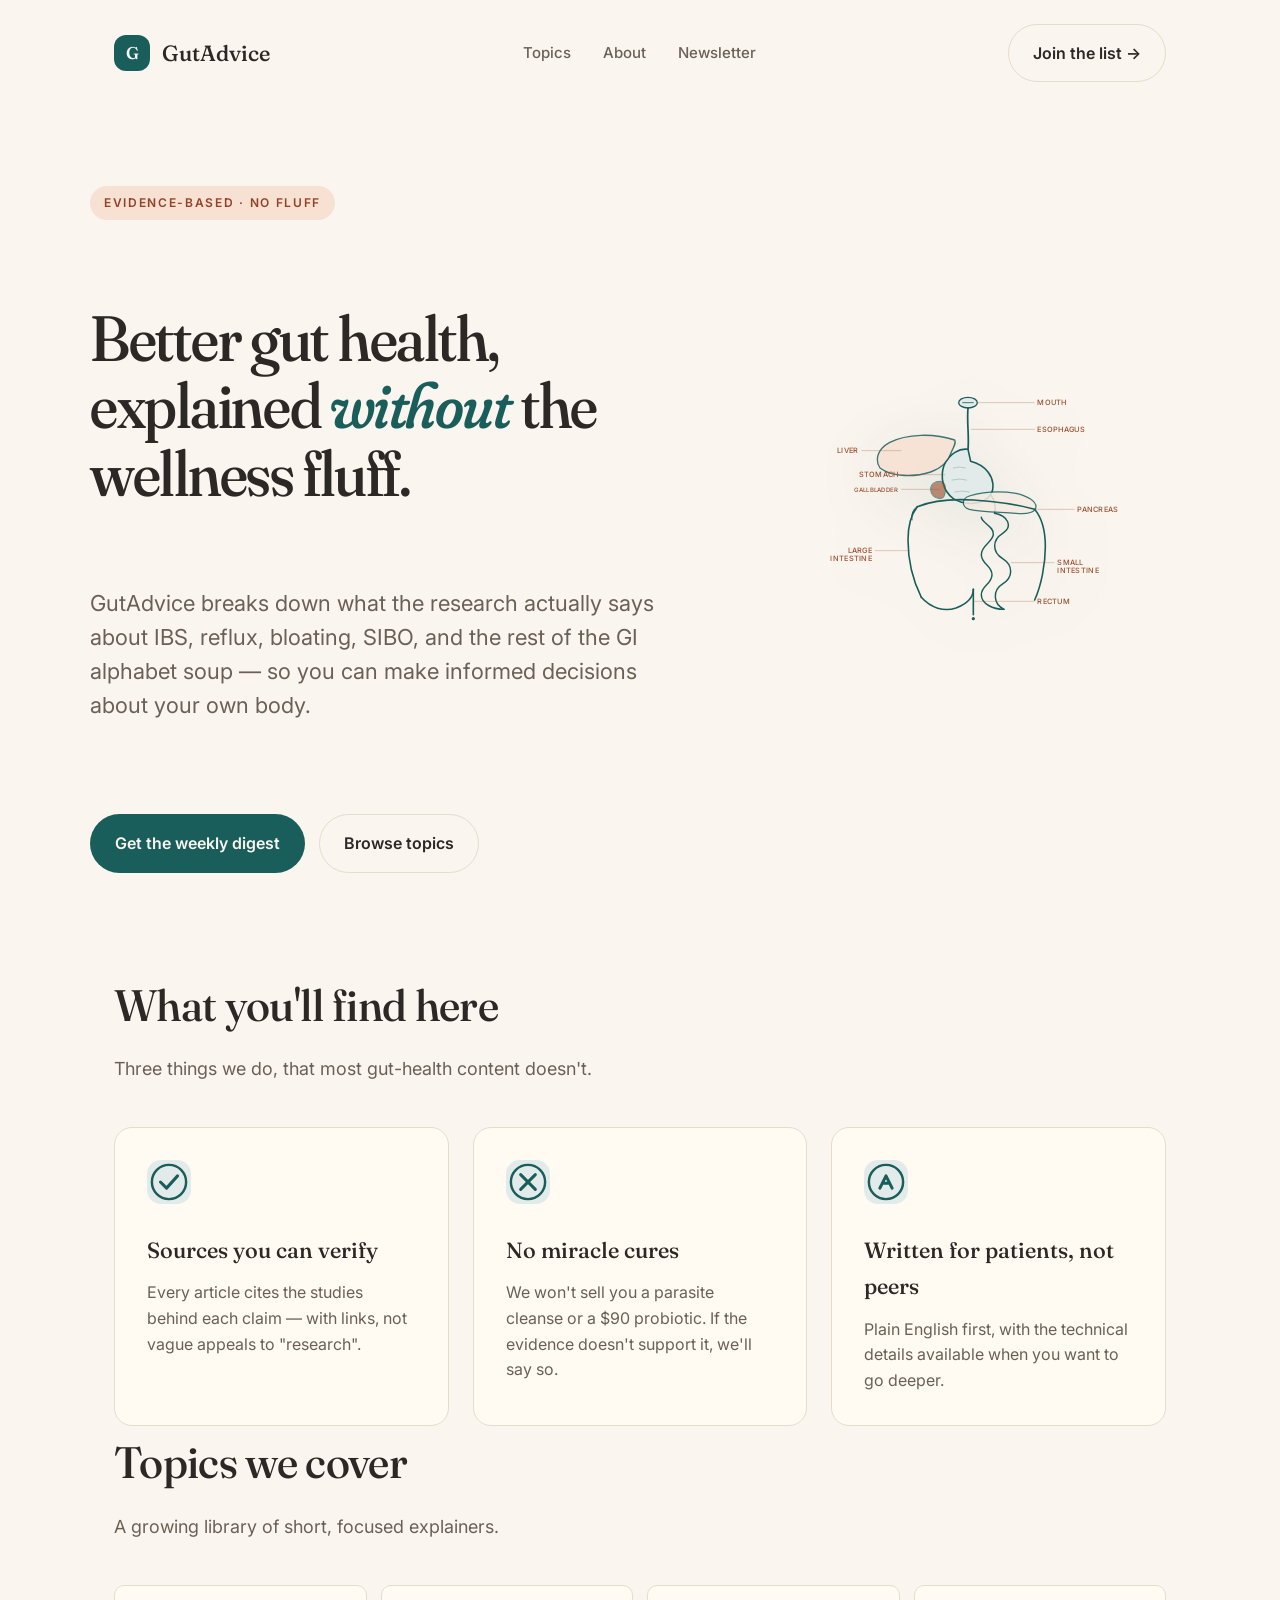
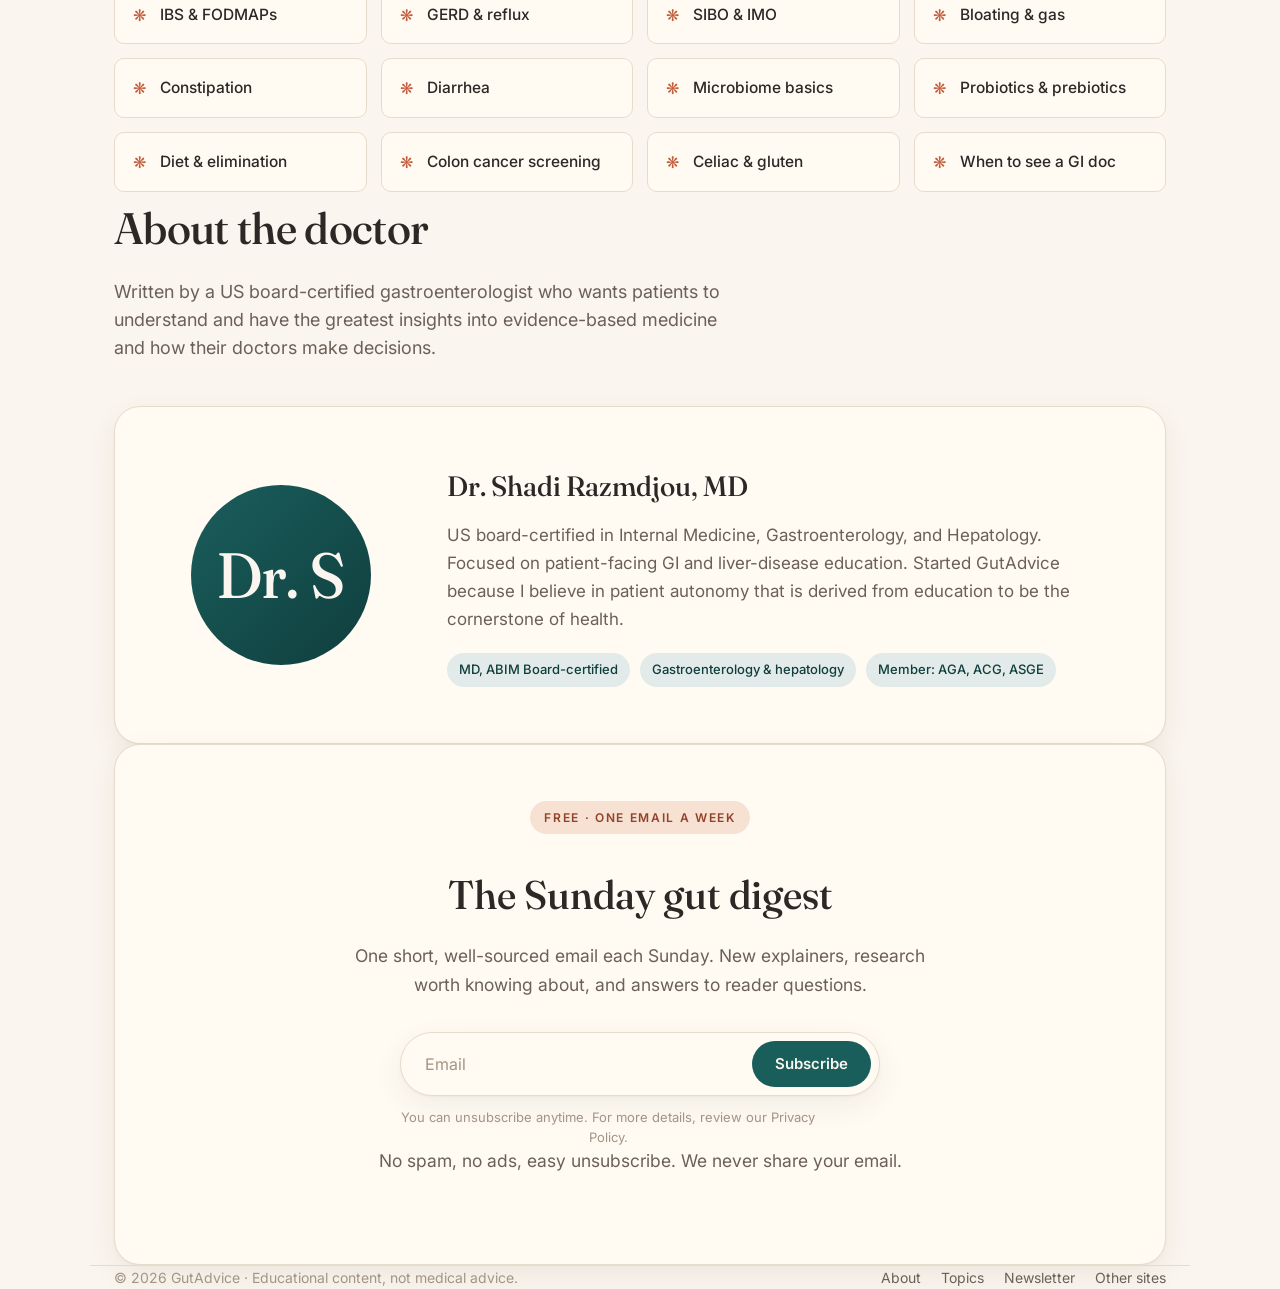
==== commit c1dabaab: "Merge pull request #1 from travisblackoc-maker/subscribe/mailerlite-integration Integrate MailerLite" ====
--- a/index.html
+++ b/index.html
@@ -340,19 +340,22 @@
             </div>
           </div>
         </div>
-        <script>
-          function ml_webform_success_45827377() {
-            var $ = ml_jQuery || jQuery;
-            $('.ml-subscribe-form-45827377 .row-success').show();
-            $('.ml-subscribe-form-45827377 .row-form').hide();
-          }
-        </script>
-        <script src="https://groot.mailerlite.com/js/w/webforms.min.js?v83147fa8ce2d95cb73ece7f28b469519" type="text/javascript"></script>
-        <script>
-          fetch("https://assets.mailerlite.com/jsonp/2629758/forms/198317836364416399/takel")
-        </script>
-      </div>
-    </section>
+        <p class="signup-note">No spam, no ads, easy unsubscribe. We never share your email.</p>
+      </div>
+    </section>
+
+    <!-- MailerLite embed assets (form 45827377) -->
+    <script>
+      function ml_webform_success_45827377() {
+        var $ = ml_jQuery || jQuery;
+        $('.ml-subscribe-form-45827377 .row-success').show();
+        $('.ml-subscribe-form-45827377 .row-form').hide();
+      }
+    </script>
+    <script src="https://groot.mailerlite.com/js/w/webforms.min.js?v83147fa8ce2d95cb73ece7f28b469519" type="text/javascript"></script>
+    <script>
+      fetch("https://assets.mailerlite.com/jsonp/2629758/forms/198317836364416399/takel")
+    </script>
   </main>
 
   <footer class="container">
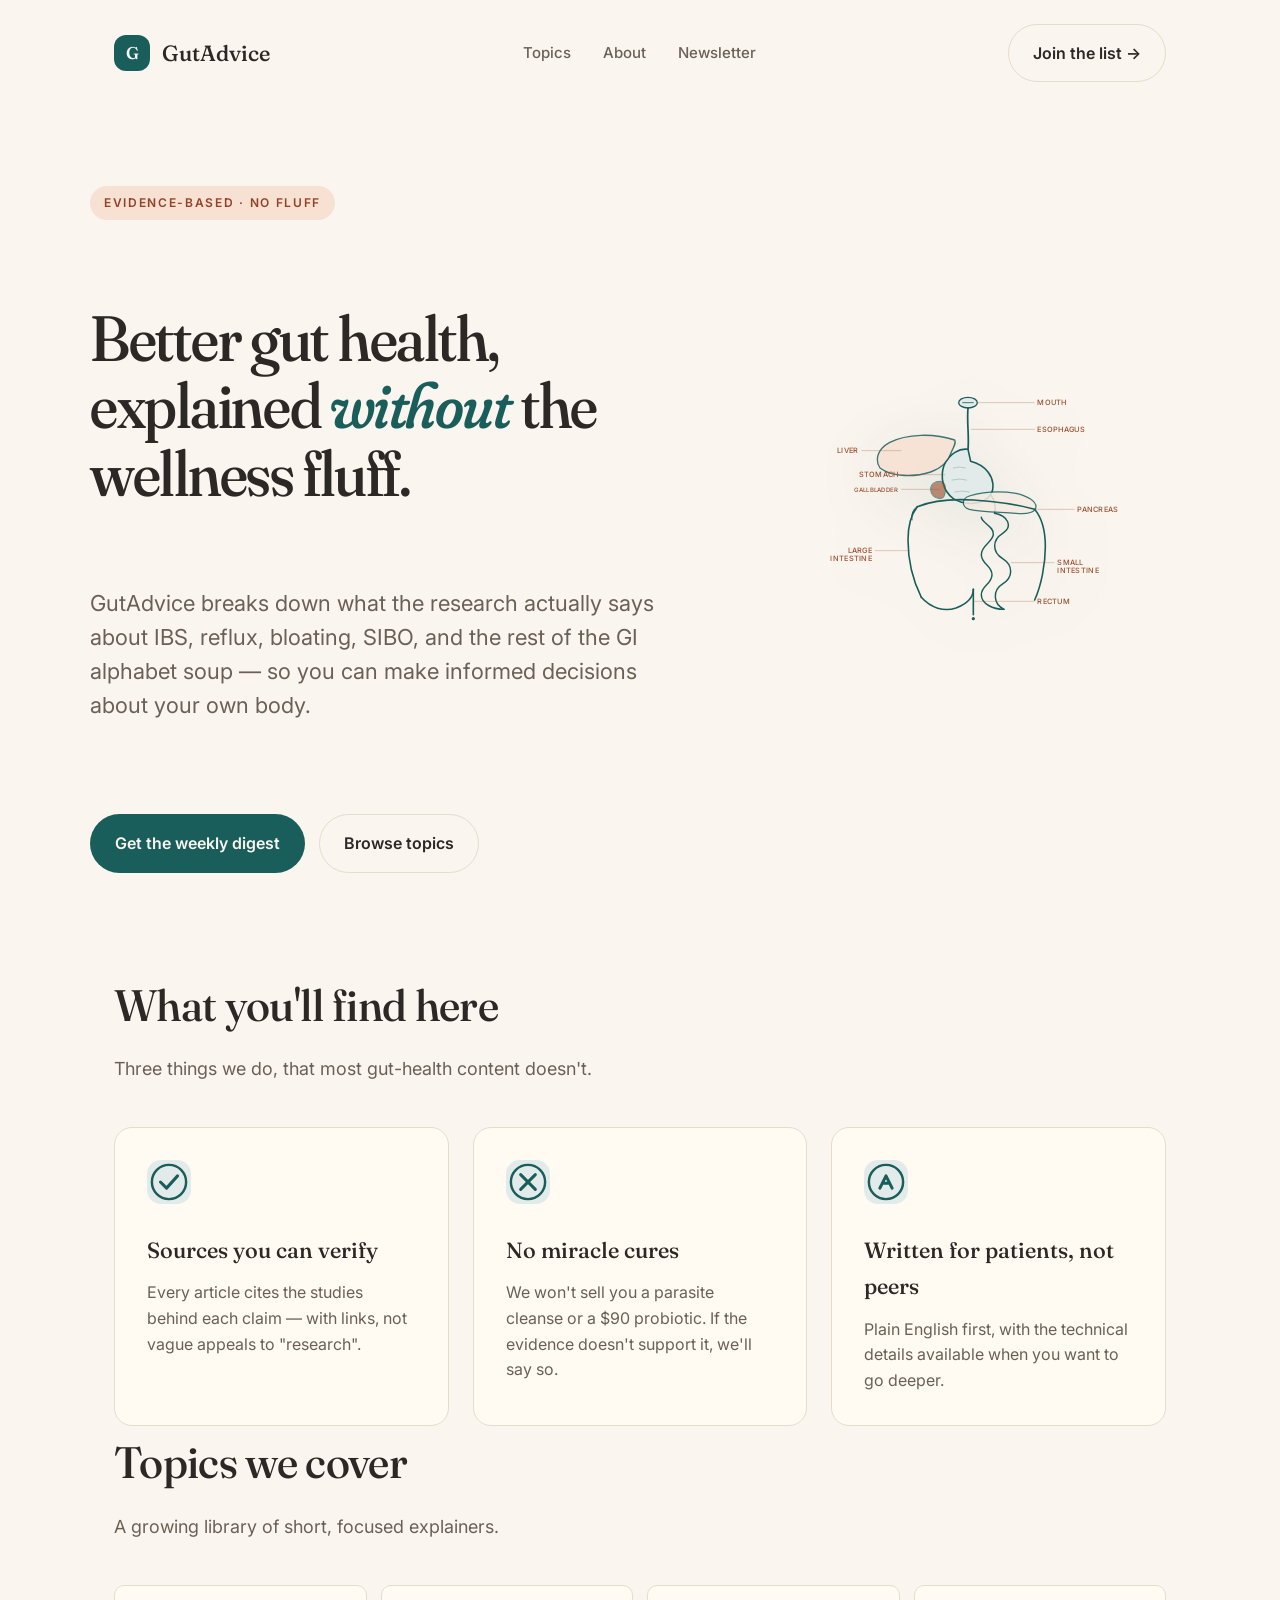
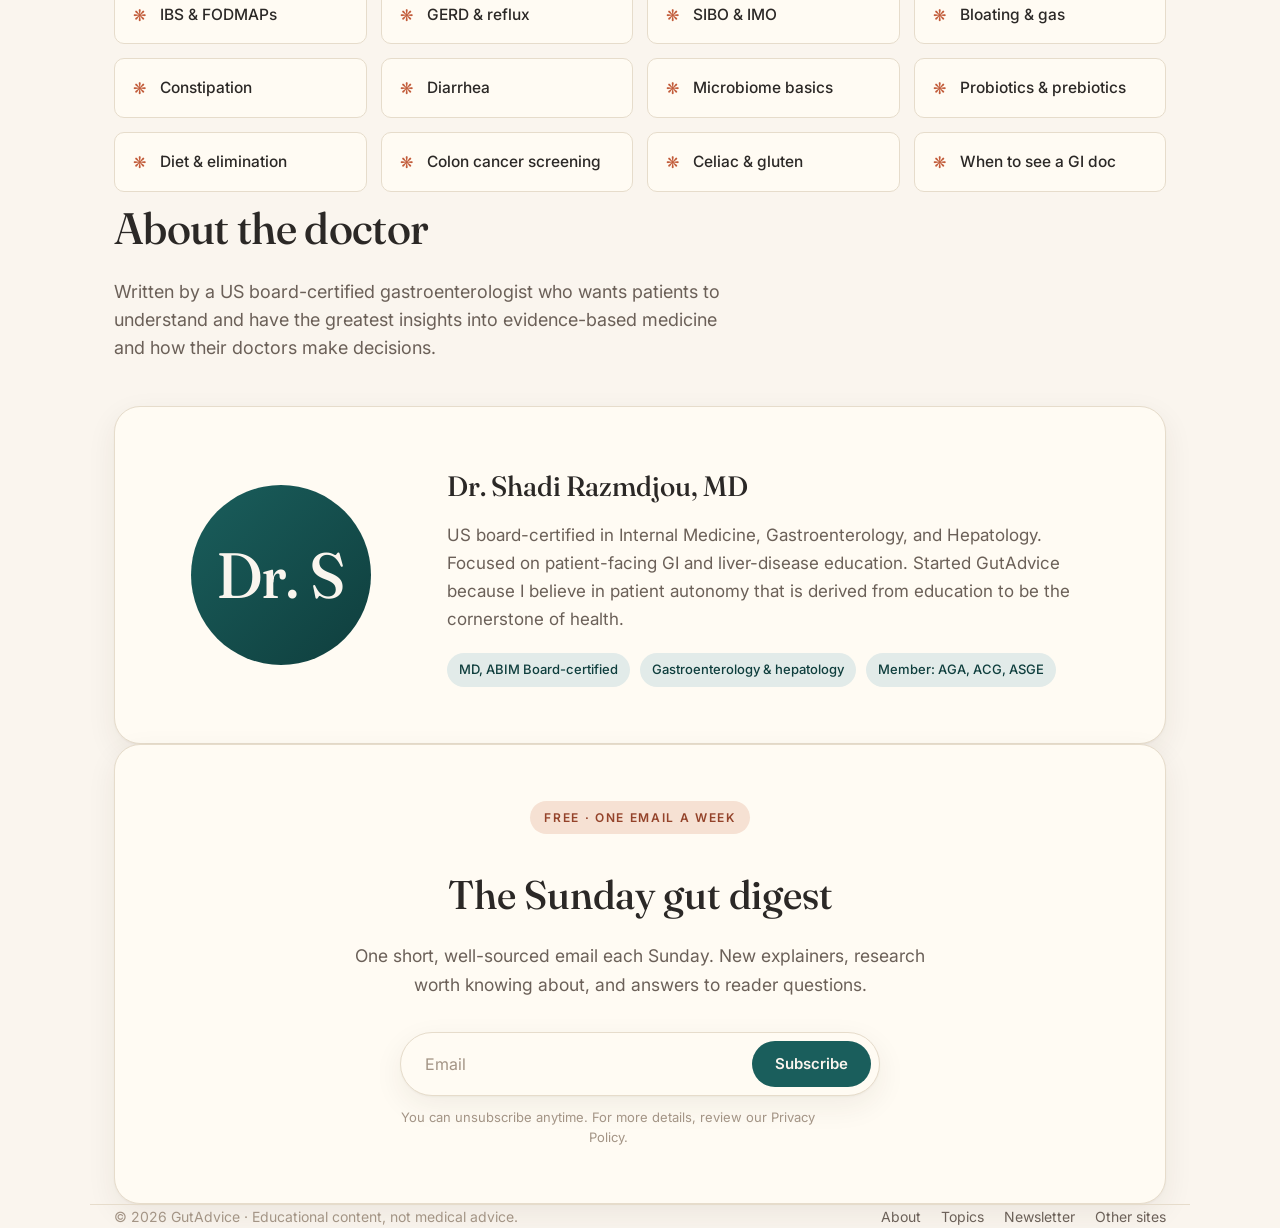
==== commit 1ddec531: "Merge b3213795edd8bacc0f6d36ded118e71cc2aa8727 into c1dabaaba8cbde970f43325369da4ab7083558af" ====
--- a/index.html
+++ b/index.html
@@ -340,7 +340,17 @@
             </div>
           </div>
         </div>
-        <p class="signup-note">No spam, no ads, easy unsubscribe. We never share your email.</p>
+        <script>
+          function ml_webform_success_45827377() {
+            var $ = ml_jQuery || jQuery;
+            $('.ml-subscribe-form-45827377 .row-success').show();
+            $('.ml-subscribe-form-45827377 .row-form').hide();
+          }
+        </script>
+        <script src="https://groot.mailerlite.com/js/w/webforms.min.js?v83147fa8ce2d95cb73ece7f28b469519" type="text/javascript"></script>
+        <script>
+          fetch("https://assets.mailerlite.com/jsonp/2629758/forms/198317836364416399/takel")
+        </script>
       </div>
     </section>
 
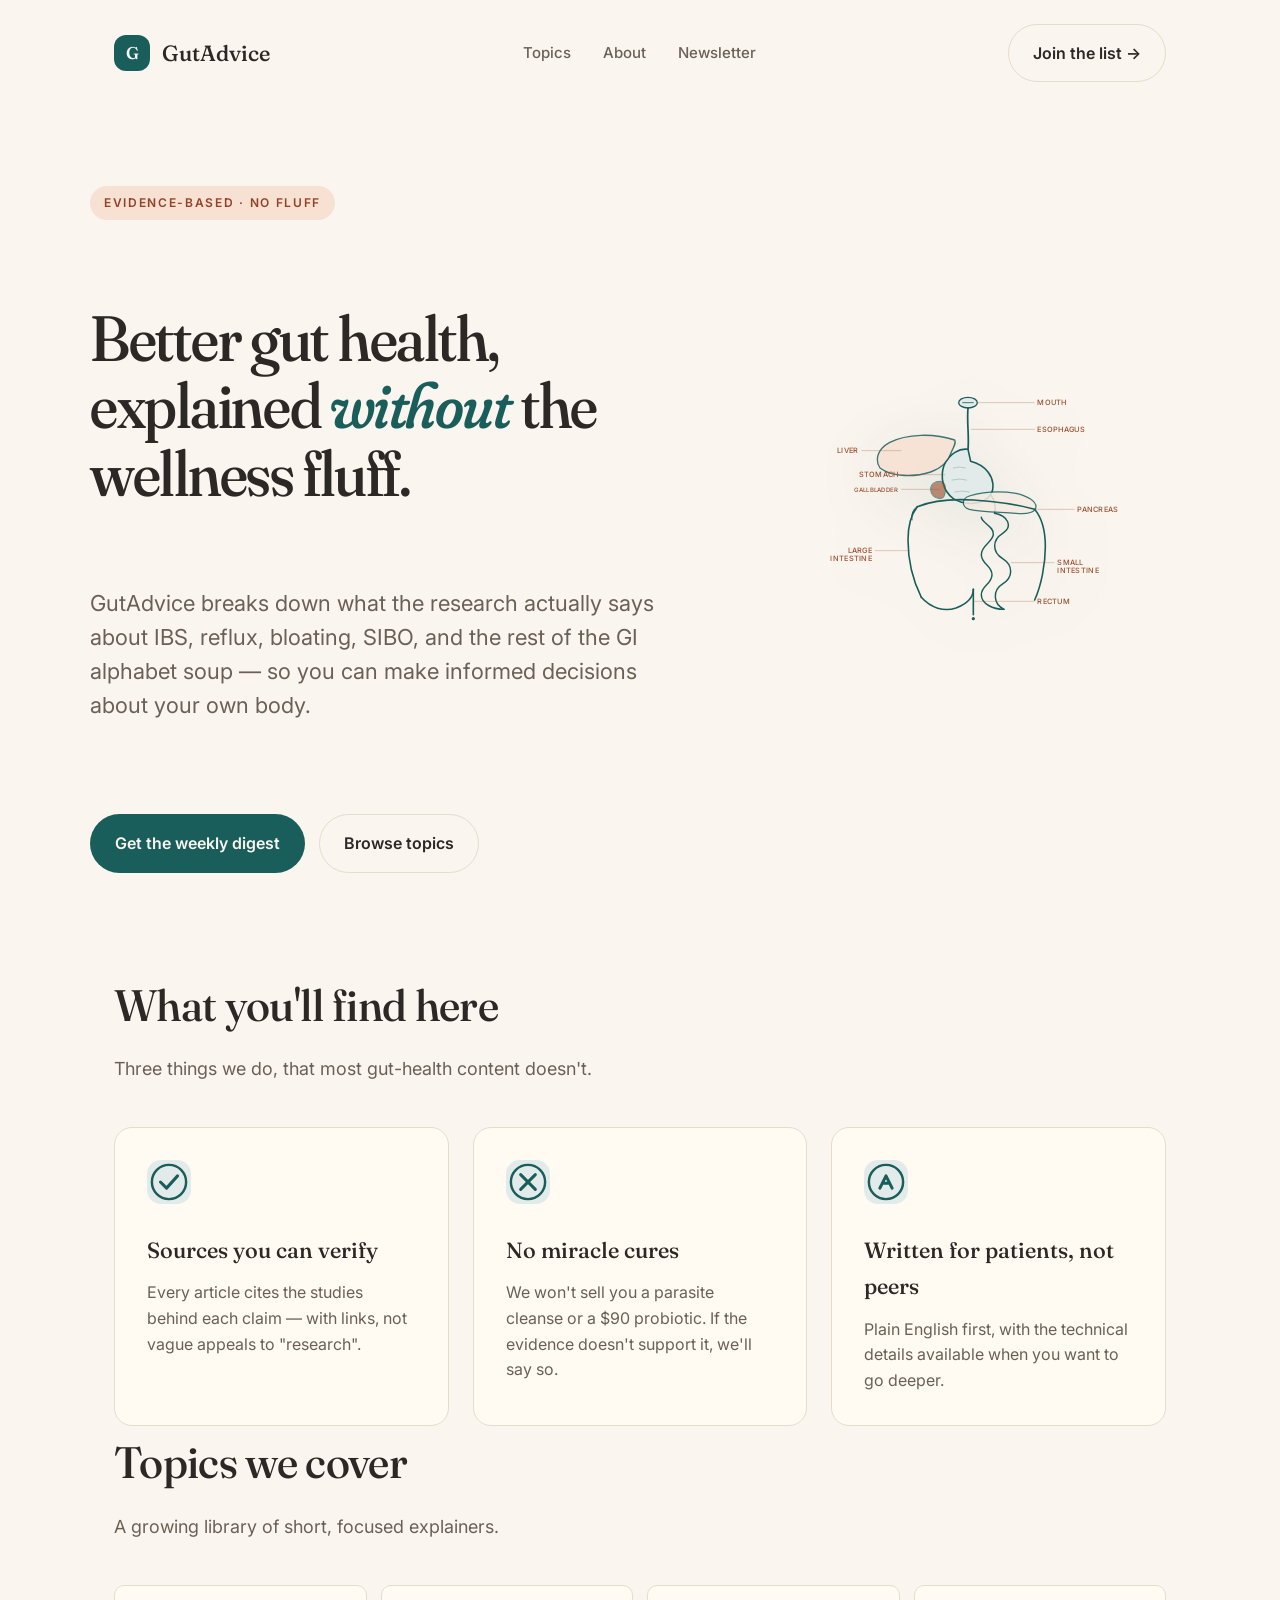
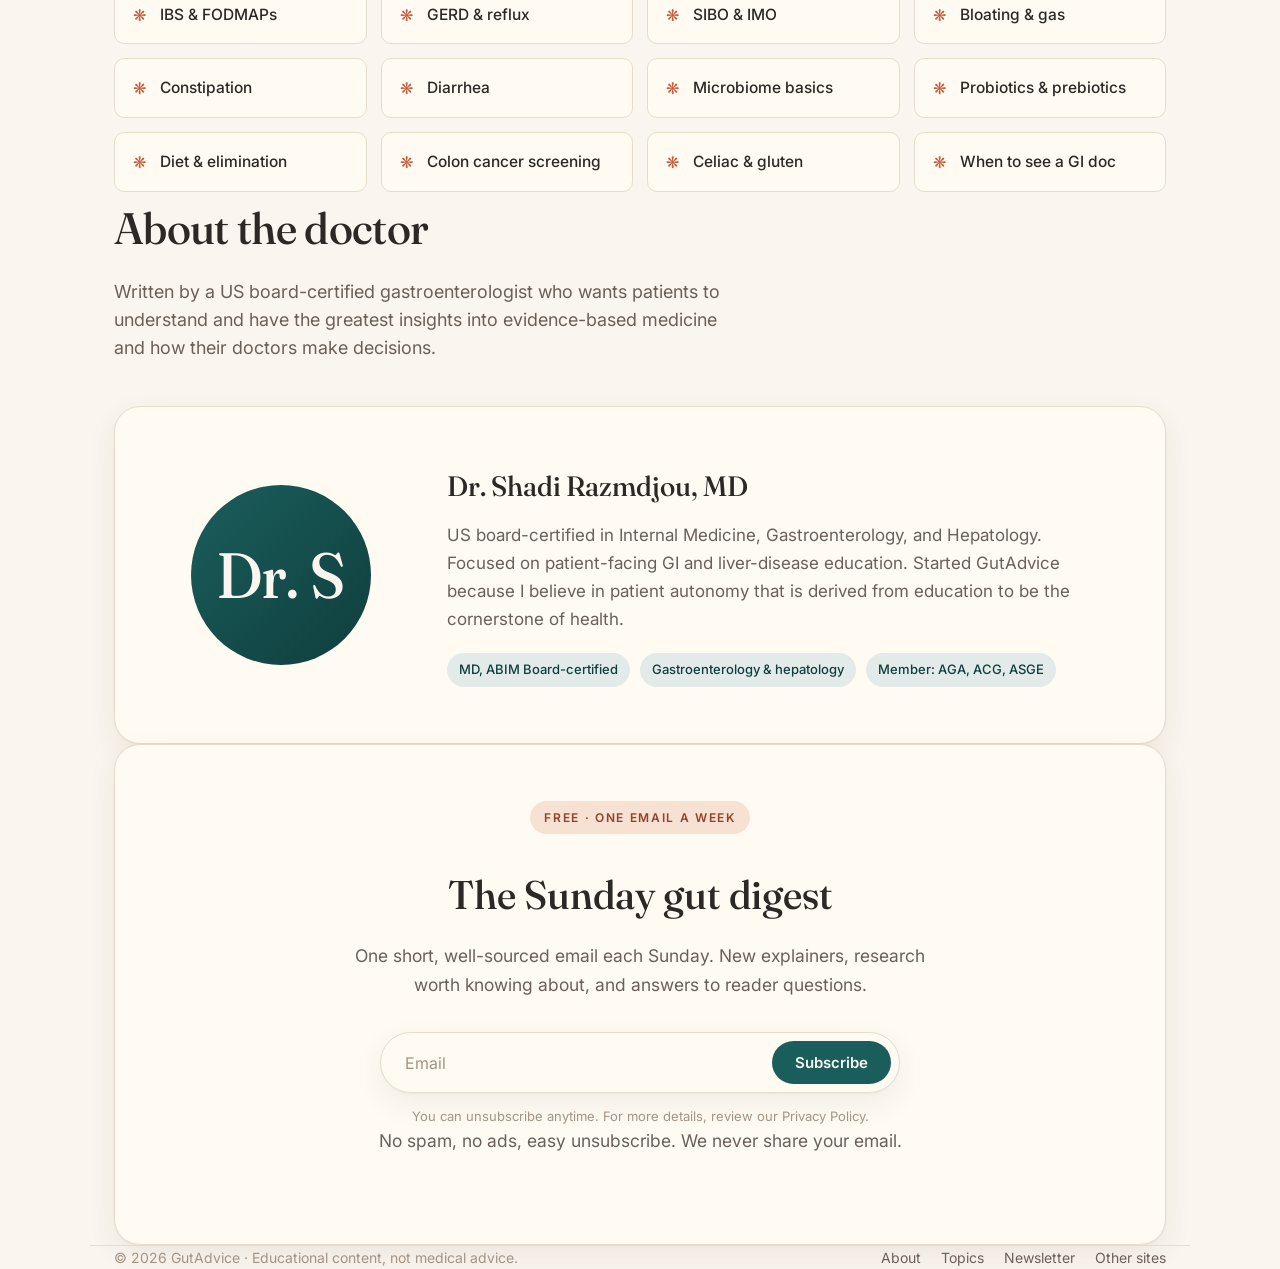
==== commit 56c83827: "updates with styling" ====
--- a/index.html
+++ b/index.html
@@ -302,7 +302,7 @@
                       <div class="ml-input-horizontal">
                         <div style="width: 100%;" class="horizontal-fields">
                           <div class="ml-field-group ml-field-email ml-validate-email ml-validate-required">
-                            <input type="email" class="form-control" data-inputmask="" name="fields[email]" placeholder="Email" autocomplete="email">
+                            <input type="email" class="form-control" data-inputmask="" name="fields[email]" placeholder="Email" autocomplete="email" aria-label="Your email address">
                           </div>
                         </div>
                       </div>
@@ -340,17 +340,7 @@
             </div>
           </div>
         </div>
-        <script>
-          function ml_webform_success_45827377() {
-            var $ = ml_jQuery || jQuery;
-            $('.ml-subscribe-form-45827377 .row-success').show();
-            $('.ml-subscribe-form-45827377 .row-form').hide();
-          }
-        </script>
-        <script src="https://groot.mailerlite.com/js/w/webforms.min.js?v83147fa8ce2d95cb73ece7f28b469519" type="text/javascript"></script>
-        <script>
-          fetch("https://assets.mailerlite.com/jsonp/2629758/forms/198317836364416399/takel")
-        </script>
+        <p class="signup-note">No spam, no ads, easy unsubscribe. We never share your email.</p>
       </div>
     </section>
 
@@ -361,6 +351,16 @@
         $('.ml-subscribe-form-45827377 .row-success').show();
         $('.ml-subscribe-form-45827377 .row-form').hide();
       }
+      // webforms.min.js adds .ml-error on a failed submit but never clears it
+      // while the user types, so the red ring and message would stick around
+      // after they've fixed the address. Clear it on input; MailerLite re-adds
+      // it on the next submit if the value is still invalid.
+      document.addEventListener('input', function (e) {
+        if (e.target.matches('.ml-block-form input')) {
+          var group = e.target.closest('.ml-field-group');
+          if (group) group.classList.remove('ml-error');
+        }
+      });
     </script>
     <script src="https://groot.mailerlite.com/js/w/webforms.min.js?v83147fa8ce2d95cb73ece7f28b469519" type="text/javascript"></script>
     <script>
--- a/site.css
+++ b/site.css
@@ -215,29 +215,162 @@
 }
 .btn-ghost:hover { background: var(--bg-card); text-decoration: none; }
 
-/* ---- Email capture ---- */
-.signup {
+/* ---- Email capture (MailerLite embed, form 45827377) ----
+   The embed ships no stylesheet of its own — we deliberately do not load
+   MailerLite's CSS because it would fight the warm-clinical palette. These
+   rules re-skin the embed's markup into the same rounded pill the old
+   hand-rolled .signup form used. Class names come from MailerLite's
+   webforms.min.js and must not be renamed.
+   Note: .row-form / .row-success visibility is toggled inline by
+   ml_webform_success_45827377(), so never set `display` on those here. */
+.ml-form-embedContainer {
+  max-width: 520px;
+  margin: 0 auto;
+}
+
+/* The embed's own "Newsletter / Signup for news and special offers!" block
+   duplicates the section heading directly above it. */
+.ml-form-embedContent { display: none; }
+
+/* The pill: input + button share one rounded, bordered surface. */
+.ml-form-horizontalRow {
   display: flex;
   gap: 8px;
+  align-items: center;
   background: var(--bg-card);
   padding: 8px;
   border-radius: 999px;
   border: 1px solid var(--border);
   box-shadow: var(--shadow-soft);
-  max-width: 480px;
-  margin: 0 auto;
-}
-.signup input {
-  flex: 1;
+  transition: border-color 0.2s ease, box-shadow 0.2s ease;
+}
+.ml-form-horizontalRow:focus-within {
+  border-color: var(--accent);
+  box-shadow: 0 0 0 3px var(--accent-soft);
+}
+.ml-input-horizontal { flex: 1; min-width: 0; }
+.ml-field-group { width: 100%; }
+
+.ml-form-horizontalRow input[type="email"] {
+  width: 100%;
   border: 0;
   background: transparent;
   padding: 8px 16px;
+  /* 16px keeps iOS Safari from zooming the page on focus. */
   font-size: 16px;
   font-family: inherit;
   color: var(--ink);
   outline: none;
 }
-.signup button { padding: 13px 22px; font-size: 15px; }
+.ml-form-horizontalRow input[type="email"]::placeholder { color: var(--ink-faint); }
+
+.ml-block-form button.primary,
+.ml-block-form button.loading {
+  display: inline-flex;
+  align-items: center;
+  justify-content: center;
+  gap: 8px;
+  padding: 13px 22px;
+  border-radius: 999px;
+  border: 1px solid transparent;
+  background: var(--accent);
+  color: var(--bg);
+  font-family: var(--font-body);
+  font-size: 15px;
+  font-weight: 600;
+  line-height: 1;
+  white-space: nowrap;
+  cursor: pointer;
+  transition: background 0.2s ease, box-shadow 0.2s ease;
+}
+.ml-block-form button.primary:hover {
+  background: var(--accent-dark);
+  box-shadow: 0 6px 16px rgba(26, 94, 92, 0.2);
+}
+.ml-block-form button.loading { cursor: default; opacity: 0.85; }
+.ml-form-embedSubmitLoad {
+  width: 15px;
+  height: 15px;
+  border: 2px solid rgba(250, 245, 238, 0.4);
+  border-top-color: var(--bg);
+  border-radius: 50%;
+  animation: ml-spin 0.7s linear infinite;
+}
+@keyframes ml-spin { to { transform: rotate(360deg); } }
+@media (prefers-reduced-motion: reduce) {
+  .ml-form-embedSubmitLoad { animation-duration: 2.4s; }
+}
+.sr-only {
+  position: absolute;
+  width: 1px; height: 1px;
+  padding: 0; margin: -1px;
+  overflow: hidden;
+  clip: rect(0 0 0 0);
+  white-space: nowrap;
+  border: 0;
+}
+
+/* The embed renders a second, mobile-only Subscribe button that
+   MailerLite's own CSS would hide. The pill above wraps on its own, so
+   the duplicate is never needed. */
+.ml-mobileButton-horizontal { display: none; }
+
+/* Validation. webforms.min.js only adds .ml-error to the field group — it
+   injects no message — so the copy lives here or the failure is silent. */
+.ml-form-horizontalRow:has(.ml-error) {
+  border-color: var(--warm);
+  box-shadow: 0 0 0 3px var(--warm-soft);
+}
+.ml-form-formContent:has(.ml-error)::after {
+  content: "Please enter a valid email address.";
+  display: block;
+  margin-top: 10px;
+  font-size: 13.5px;
+  font-weight: 500;
+  color: var(--warm-dark);
+}
+
+.ml-form-embedPermissions {
+  margin-top: 14px;
+}
+/* Scoped to the container so these win over `.closing p`, which is
+   declared later in this file at the same specificity. */
+.ml-form-embedContainer .ml-form-embedPermissions p {
+  font-size: 13px;
+  color: var(--ink-faint);
+  margin: 0;
+  max-width: none;
+  line-height: 1.5;
+}
+.ml-form-embedPermissions a { color: var(--ink-muted); text-decoration: underline; }
+
+.ml-form-successContent h4 {
+  font-family: var(--font-display);
+  font-weight: 500;
+  font-size: 26px;
+  margin: 0 0 10px;
+  font-variation-settings: "opsz" 48;
+  color: var(--accent);
+}
+.ml-form-embedContainer .ml-form-successContent p {
+  margin: 0;
+  color: var(--ink-muted);
+  font-size: 17px;
+}
+
+/* Below ~440px the pill has no room for a side-by-side button. */
+@media (max-width: 440px) {
+  .ml-form-horizontalRow {
+    flex-direction: column;
+    align-items: stretch;
+    border-radius: var(--radius-md);
+    padding: 10px;
+  }
+  .ml-form-horizontalRow input[type="email"] { padding: 10px 12px; }
+  .ml-block-form button.primary,
+  .ml-block-form button.loading { width: 100%; padding: 14px 22px; }
+}
+
 .signup-note { font-size: 13px; color: var(--ink-faint); margin-top: 12px; }
 
 /* ---- Section ---- */
@@ -393,6 +526,10 @@
   color: var(--ink);
 }
 .closing p { color: var(--ink-muted); margin: 0 0 32px; font-size: 17.5px; max-width: 52ch; margin-left: auto; margin-right: auto; }
+/* 48px of side padding leaves the signup pill under 240px wide on a phone. */
+@media (max-width: 560px) {
+  .closing { padding: 40px 22px; }
+}
 
 /* ---- Footer ---- */
 footer {
@@ -412,216 +549,3 @@
 .footer-links { display: flex; gap: 20px; flex-wrap: wrap; }
 .footer-links a { color: var(--ink-muted); }
 .footer-links a:hover { color: var(--ink); }
-
-/* ---- MailerLite embed (#newsletter section) ----
-   Overrides MailerLite's defaults so the subscribe form
-   matches the warm-clinical design system instead of
-   inheriting Open Sans / black / blue. MailerLite ships
-   its own <style> block INSIDE the embed HTML (after our
-   site.css link), so we have to either match their selector
-   depth OR use !important to win the cascade.
-*/
-#mlb2-45827377.ml-form-embedContainer {
-  max-width: 480px !important;
-  margin: 0 auto !important;
-  width: 100% !important;
-}
-#mlb2-45827377.ml-form-embedContainer .ml-form-embedWrapper,
-#mlb2-45827377.ml-form-embedContainer .ml-form-embedWrapper .ml-form-embedBody,
-#mlb2-45827377.ml-form-embedContainer .ml-form-embedWrapper .ml-form-embedBody.ml-form-embedBodyHorizontal {
-  background: transparent !important;
-  border-radius: 0 !important;
-  box-shadow: none !important;
-  width: 100% !important;
-  max-width: none !important;
-  padding: 0 !important;
-  margin: 0 !important;
-  border: 0 !important;
-  display: block !important;
-}
-/* Hide the embed's own header — the .closing section already has eyebrow + h2 + p */
-#mlb2-45827377.ml-form-embedContainer .ml-form-embedWrapper .ml-form-embedBody .ml-form-embedContent {
-  display: none !important;
-}
-/* Restore the horizontal form row to a flex pill, like the original .signup */
-#mlb2-45827377.ml-form-embedContainer .ml-form-embedWrapper .ml-form-embedBody .ml-form-formContent.horozintalForm .ml-form-horizontalRow {
-  display: flex !important;
-  align-items: stretch !important;
-  gap: 0 !important;
-  background: var(--bg-card) !important;
-  padding: 8px !important;
-  border-radius: 999px !important;
-  border: 1px solid var(--border) !important;
-  box-shadow: var(--shadow-soft) !important;
-  height: auto !important;
-  width: 100% !important;
-  float: none !important;
-  margin: 0 !important;
-}
-#mlb2-45827377.ml-form-embedContainer .ml-form-embedWrapper .ml-form-embedBody .ml-form-formContent.horozintalForm .ml-form-horizontalRow .ml-input-horizontal {
-  width: 100% !important;
-  flex: 1 !important;
-  display: flex !important;
-  align-items: stretch !important;
-  padding: 0 !important;
-  float: none !important;
-}
-#mlb2-45827377.ml-form-embedContainer .ml-form-embedWrapper .ml-form-embedBody .ml-form-formContent.horozintalForm .ml-form-horizontalRow .ml-input-horizontal > div {
-  width: 100% !important;
-  display: flex !important;
-  align-items: stretch !important;
-  padding: 0 !important;
-}
-#mlb2-45827377.ml-form-embedContainer .ml-form-embedWrapper .ml-form-embedBody .ml-form-formContent.horozintalForm .ml-form-horizontalRow .ml-input-horizontal > div .horizontal-fields {
-  width: 100% !important;
-  display: flex !important;
-  align-items: stretch !important;
-  margin: 0 !important;
-}
-#mlb2-45827377.ml-form-embedContainer .ml-form-embedWrapper .ml-form-embedBody .ml-form-field-group,
-#mlb2-45827377.ml-form-embedContainer .ml-form-embedWrapper .ml-form-embedBody .ml-field-group {
-  width: 100% !important;
-  display: flex !important;
-  align-items: stretch !important;
-  padding: 0 !important;
-  margin: 0 !important;
-  float: none !important;
-}
-#mlb2-45827377.ml-form-embedContainer input.form-control {
-  flex: 1 !important;
-  width: 100% !important;
-  border: 0 !important;
-  background: transparent !important;
-  padding: 8px 16px !important;
-  font-size: 16px !important;
-  font-family: var(--font-body) !important;
-  color: var(--ink) !important;
-  outline: none !important;
-  border-radius: 999px !important;
-  box-shadow: none !important;
-  height: auto !important;
-  margin: 0 !important;
-  line-height: 1.4 !important;
-}
-#mlb2-45827377.ml-form-embedContainer input.form-control::placeholder {
-  color: var(--ink-faint) !important;
-  font-weight: 400 !important;
-  font-family: var(--font-body) !important;
-  opacity: 1 !important;
-}
-#mlb2-45827377.ml-form-embedContainer input.form-control:focus {
-  outline: none !important;
-  box-shadow: inset 0 0 0 2px var(--accent-soft) !important;
-}
-#mlb2-45827377.ml-form-embedContainer .ml-form-embedWrapper .ml-form-embedBody .ml-form-formContent.horozintalForm .ml-button-horizontal {
-  width: auto !important;
-  display: flex !important;
-  align-items: stretch !important;
-  padding: 0 !important;
-  margin: 0 !important;
-  float: none !important;
-}
-#mlb2-45827377.ml-form-embedContainer .ml-form-embedWrapper .ml-form-embedBody button.primary {
-  background: var(--accent) !important;
-  color: var(--bg) !important;
-  border: 1px solid transparent !important;
-  border-radius: 999px !important;
-  padding: 13px 22px !important;
-  font-size: 15px !important;
-  font-weight: 600 !important;
-  font-family: var(--font-body) !important;
-  letter-spacing: 0 !important;
-  text-transform: none !important;
-  cursor: pointer !important;
-  transition: transform 0.05s ease, box-shadow 0.2s ease, background 0.2s ease !important;
-  box-shadow: none !important;
-  height: auto !important;
-  line-height: 1.2 !important;
-  margin: 0 !important;
-}
-#mlb2-45827377.ml-form-embedContainer .ml-form-embedWrapper .ml-form-embedBody button.primary:hover {
-  background: var(--accent-dark) !important;
-  box-shadow: 0 6px 16px rgba(26, 94, 92, 0.2) !important;
-}
-#mlb2-45827377.ml-form-embedContainer .ml-form-embedWrapper .ml-form-embedBody .ml-form-embedPermissions {
-  text-align: center !important;
-  float: none !important;
-  width: 100% !important;
-  margin-top: 12px !important;
-}
-#mlb2-45827377.ml-form-embedContainer .ml-form-embedWrapper .ml-form-embedBody .ml-form-embedPermissions .ml-form-embedPermissionsContent,
-#mlb2-45827377.ml-form-embedContainer .ml-form-embedWrapper .ml-form-embedBody .ml-form-embedPermissions .ml-form-embedPermissionsContent.horizontal.privacy-policy {
-  text-align: center !important;
-  margin: 0 !important;
-}
-#mlb2-45827377.ml-form-embedContainer .ml-form-embedWrapper .ml-form-embedBody .ml-form-embedPermissions .ml-form-embedPermissionsContent.horizontal.privacy-policy p {
-  color: var(--ink-faint) !important;
-  font-family: var(--font-body) !important;
-  font-size: 13px !important;
-  font-weight: 400 !important;
-  line-height: 1.5 !important;
-  text-transform: none !important;
-  letter-spacing: 0 !important;
-  margin: 0 !important;
-}
-#mlb2-45827377.ml-form-embedContainer .ml-form-embedWrapper .ml-form-embedBody .ml-form-embedPermissions .ml-form-embedPermissionsContent.horizontal.privacy-policy p a {
-  color: var(--ink-muted) !important;
-  text-decoration: underline !important;
-}
-/* Hide the mobile-only button on desktop; show it only at the mobile breakpoint */
-#mlb2-45827377.ml-form-embedContainer .ml-form-embedWrapper .ml-form-embedBody .ml-mobileButton-horizontal {
-  display: none !important;
-}
-/* Success state (after submit) */
-#mlb2-45827377.ml-form-embedContainer .ml-form-embedWrapper .ml-form-successBody.row-success {
-  background: var(--bg-card) !important;
-  border: 1px solid var(--border) !important;
-  border-radius: var(--radius-md) !important;
-  padding: 32px 24px !important;
-  box-shadow: var(--shadow-soft) !important;
-  text-align: center !important;
-  max-width: 480px !important;
-  margin: 0 auto !important;
-  width: 100% !important;
-  float: none !important;
-}
-#mlb2-45827377.ml-form-embedContainer .ml-form-embedWrapper .ml-form-successBody .ml-form-successContent h4 {
-  font-family: var(--font-display) !important;
-  font-weight: 500 !important;
-  font-size: 28px !important;
-  color: var(--ink) !important;
-  margin: 0 0 8px !important;
-  letter-spacing: -0.015em !important;
-  text-transform: none !important;
-  line-height: 1.2 !important;
-}
-#mlb2-45827377.ml-form-embedContainer .ml-form-embedWrapper .ml-form-successBody .ml-form-successContent p {
-  font-family: var(--font-body) !important;
-  font-size: 16px !important;
-  color: var(--ink-muted) !important;
-  margin: 0 !important;
-  line-height: 1.5 !important;
-}
-@media (max-width: 540px) {
-  #mlb2-45827377.ml-form-embedContainer .ml-form-embedWrapper .ml-form-embedBody .ml-form-formContent.horozintalForm .ml-form-horizontalRow {
-    flex-direction: column !important;
-    border-radius: var(--radius-md) !important;
-    padding: 12px !important;
-    gap: 8px !important;
-  }
-  #mlb2-45827377.ml-form-embedContainer input.form-control {
-    padding: 12px 14px !important;
-    border-radius: var(--radius-sm) !important;
-  }
-  #mlb2-45827377.ml-form-embedContainer .ml-form-embedWrapper .ml-form-embedBody .ml-form-formContent.horozintalForm .ml-button-horizontal {
-    display: none !important;
-  }
-  #mlb2-45827377.ml-form-embedContainer .ml-form-embedWrapper .ml-form-embedBody .ml-mobileButton-horizontal {
-    display: block !important;
-    width: 100% !important;
-    margin-top: 4px !important;
-  }
-  #mlb2-45827377.ml-form-embedContainer .ml-form-embedWrapper .ml-form-embedBody .ml-mobileButton-horizontal button.primary {
-    width: 100% !important;
-  }
-}
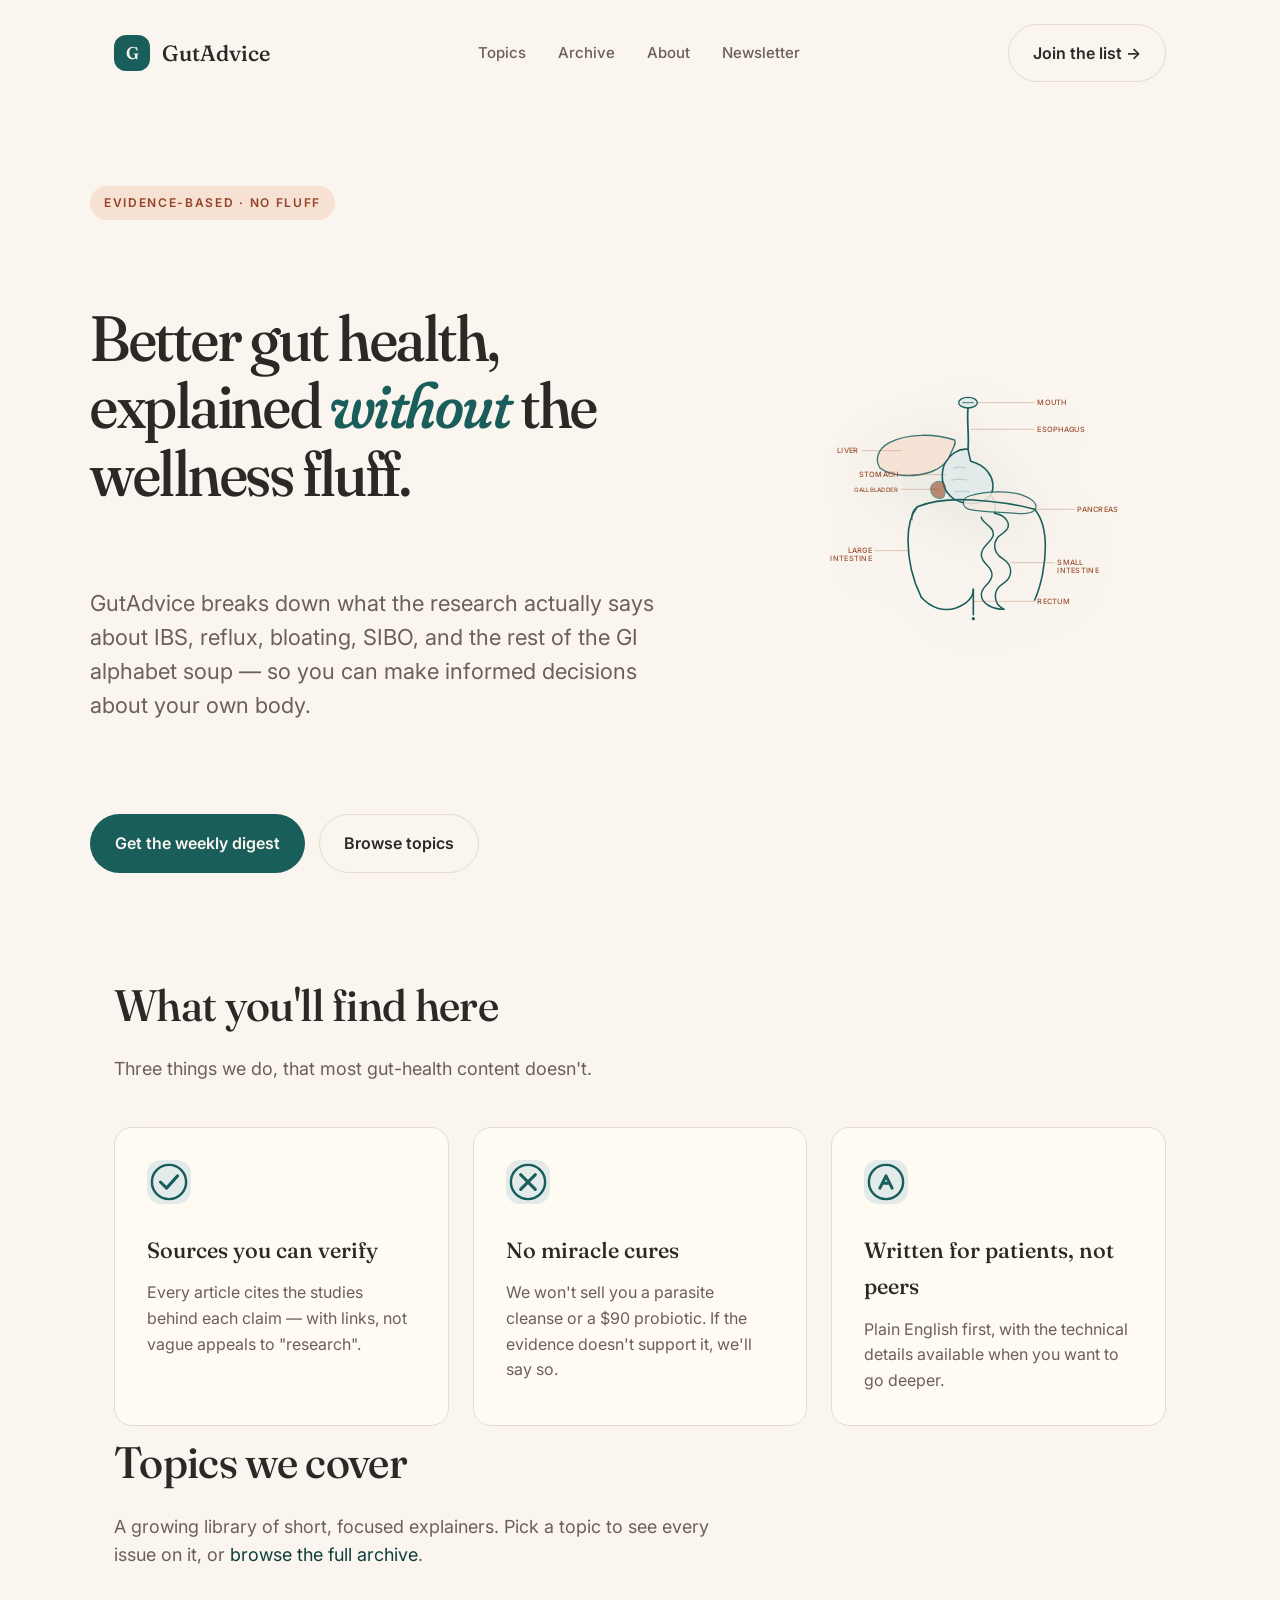
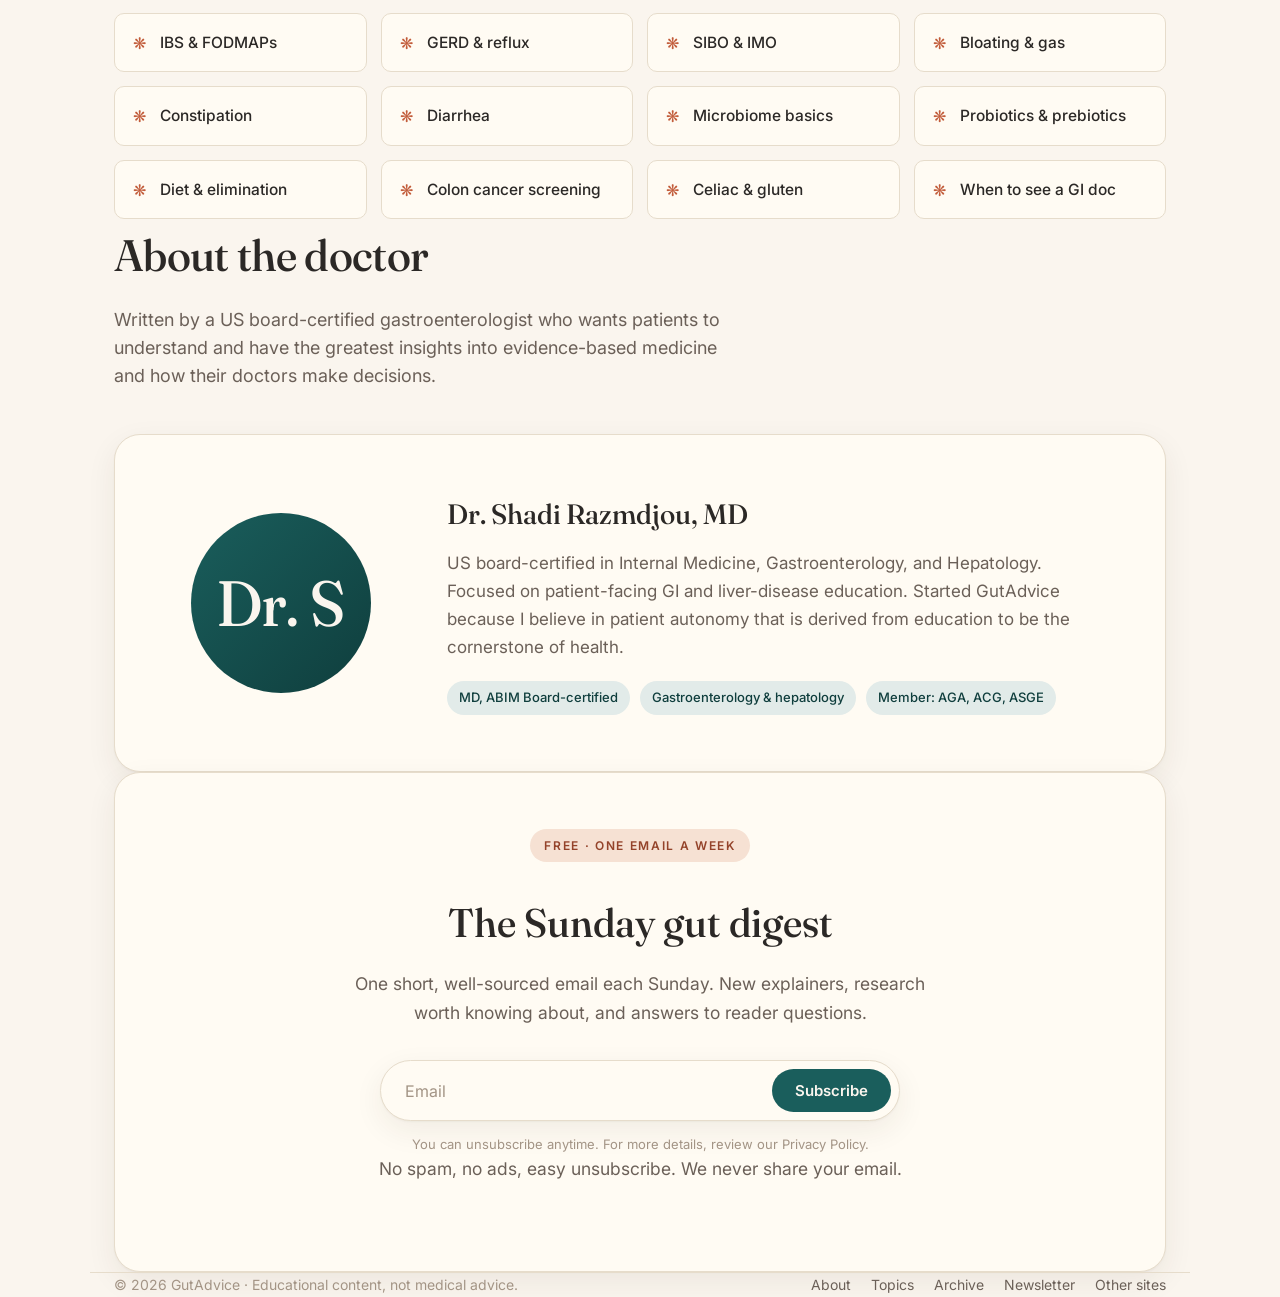
==== commit 4c76e831: "Add searchable newsletter archive with tag filtering Issues are now stored on the site as individual" ====
--- a/index.html
+++ b/index.html
@@ -26,6 +26,7 @@
       </a>
       <div class="nav-links">
         <a href="#topics">Topics</a>
+        <a href="archive.html">Archive</a>
         <a href="#about">About</a>
         <a href="#newsletter">Newsletter</a>
       </div>
@@ -245,20 +246,20 @@
 
     <section class="container" id="topics">
       <h2 class="section-title">Topics we cover</h2>
-      <p class="section-sub">A growing library of short, focused explainers.</p>
+      <p class="section-sub">A growing library of short, focused explainers. Pick a topic to see every issue on it, or <a href="archive.html">browse the full archive</a>.</p>
       <div class="topics">
-        <div class="topic"><span class="leaf">❋</span>IBS &amp; FODMAPs</div>
-        <div class="topic"><span class="leaf">❋</span>GERD &amp; reflux</div>
-        <div class="topic"><span class="leaf">❋</span>SIBO &amp; IMO</div>
-        <div class="topic"><span class="leaf">❋</span>Bloating &amp; gas</div>
-        <div class="topic"><span class="leaf">❋</span>Constipation</div>
-        <div class="topic"><span class="leaf">❋</span>Diarrhea</div>
-        <div class="topic"><span class="leaf">❋</span>Microbiome basics</div>
-        <div class="topic"><span class="leaf">❋</span>Probiotics &amp; prebiotics</div>
-        <div class="topic"><span class="leaf">❋</span>Diet &amp; elimination</div>
-        <div class="topic"><span class="leaf">❋</span>Colon cancer screening</div>
-        <div class="topic"><span class="leaf">❋</span>Celiac &amp; gluten</div>
-        <div class="topic"><span class="leaf">❋</span>When to see a GI doc</div>
+        <a class="topic" href="archive.html?tag=ibs-fodmaps"><span class="leaf">❋</span>IBS &amp; FODMAPs</a>
+        <a class="topic" href="archive.html?tag=gerd-reflux"><span class="leaf">❋</span>GERD &amp; reflux</a>
+        <a class="topic" href="archive.html?tag=sibo-imo"><span class="leaf">❋</span>SIBO &amp; IMO</a>
+        <a class="topic" href="archive.html?tag=bloating-gas"><span class="leaf">❋</span>Bloating &amp; gas</a>
+        <a class="topic" href="archive.html?tag=constipation"><span class="leaf">❋</span>Constipation</a>
+        <a class="topic" href="archive.html?tag=diarrhea"><span class="leaf">❋</span>Diarrhea</a>
+        <a class="topic" href="archive.html?tag=microbiome"><span class="leaf">❋</span>Microbiome basics</a>
+        <a class="topic" href="archive.html?tag=probiotics-prebiotics"><span class="leaf">❋</span>Probiotics &amp; prebiotics</a>
+        <a class="topic" href="archive.html?tag=diet-elimination"><span class="leaf">❋</span>Diet &amp; elimination</a>
+        <a class="topic" href="archive.html?tag=colon-cancer-screening"><span class="leaf">❋</span>Colon cancer screening</a>
+        <a class="topic" href="archive.html?tag=celiac-gluten"><span class="leaf">❋</span>Celiac &amp; gluten</a>
+        <a class="topic" href="archive.html?tag=see-a-gi-doc"><span class="leaf">❋</span>When to see a GI doc</a>
       </div>
     </section>
 
@@ -374,6 +375,7 @@
       <div class="footer-links">
         <a href="#about">About</a>
         <a href="#topics">Topics</a>
+        <a href="archive.html">Archive</a>
         <a href="#newsletter">Newsletter</a>
         <a href="../">Other sites</a>
       </div>
--- a/site.css
+++ b/site.css
@@ -549,3 +549,274 @@
 .footer-links { display: flex; gap: 20px; flex-wrap: wrap; }
 .footer-links a { color: var(--ink-muted); }
 .footer-links a:hover { color: var(--ink); }
+
+/* ---- Topic tiles as archive links ----
+   The tiles in #topics are anchors into archive.html pre-filtered by tag.
+   `.topic` already sets color, so only the link affordances are needed. */
+a.topic { transition: border-color 0.15s ease, background 0.15s ease, transform 0.1s ease; }
+a.topic:hover {
+  text-decoration: none;
+  border-color: var(--accent);
+  background: var(--accent-soft);
+  transform: translateY(-1px);
+}
+a.topic:focus-visible {
+  outline: 2px solid var(--accent);
+  outline-offset: 2px;
+}
+
+/* ---- Archive page ---- */
+.archive-head { padding: 48px 0 8px; }
+.archive-head .section-title { margin-bottom: 12px; }
+
+.archive-controls {
+  padding: 16px 0 0;
+  display: grid;
+  gap: 18px;
+}
+
+.search-field {
+  position: relative;
+  display: flex;
+  align-items: center;
+  background: var(--bg-card);
+  border: 1px solid var(--border);
+  border-radius: 999px;
+  box-shadow: var(--shadow-soft);
+  max-width: 520px;
+  transition: border-color 0.2s ease, box-shadow 0.2s ease;
+}
+.search-field:focus-within {
+  border-color: var(--accent);
+  box-shadow: 0 0 0 3px var(--accent-soft);
+}
+.search-icon {
+  width: 18px;
+  height: 18px;
+  margin-left: 18px;
+  color: var(--ink-faint);
+  flex: none;
+}
+.search-field input {
+  flex: 1;
+  min-width: 0;
+  border: 0;
+  background: transparent;
+  padding: 14px 18px 14px 12px;
+  font-size: 16px;
+  font-family: inherit;
+  color: var(--ink);
+  outline: none;
+}
+.search-field input::placeholder { color: var(--ink-faint); }
+/* Safari draws its own clear button; the Clear filters control covers this. */
+.search-field input::-webkit-search-decoration,
+.search-field input::-webkit-search-cancel-button { -webkit-appearance: none; }
+
+.tag-chips { display: flex; flex-wrap: wrap; gap: 8px; }
+.chip {
+  font-family: var(--font-body);
+  font-size: 14px;
+  font-weight: 500;
+  color: var(--ink-muted);
+  background: var(--bg-card);
+  border: 1px solid var(--border);
+  border-radius: 999px;
+  padding: 8px 15px;
+  cursor: pointer;
+  transition: background 0.15s ease, border-color 0.15s ease, color 0.15s ease;
+}
+.chip:hover { border-color: var(--accent); color: var(--ink); }
+.chip:focus-visible { outline: 2px solid var(--accent); outline-offset: 2px; }
+.chip-on {
+  background: var(--accent);
+  border-color: var(--accent);
+  color: var(--bg);
+}
+.chip-on:hover { background: var(--accent-dark); border-color: var(--accent-dark); color: var(--bg); }
+
+.archive-status {
+  display: flex;
+  align-items: baseline;
+  gap: 16px;
+  flex-wrap: wrap;
+  min-height: 24px;
+}
+.archive-status p { margin: 0; font-size: 14px; color: var(--ink-faint); }
+.link-button {
+  border: 0;
+  background: none;
+  padding: 0;
+  font-family: var(--font-body);
+  font-size: 14px;
+  font-weight: 500;
+  color: var(--accent-dark);
+  cursor: pointer;
+  text-decoration: underline;
+  text-underline-offset: 3px;
+}
+.link-button:focus-visible { outline: 2px solid var(--accent); outline-offset: 2px; }
+
+.issue-list {
+  list-style: none;
+  margin: 28px 0 0;
+  padding: 0;
+  display: grid;
+  gap: 16px;
+}
+.issue-card { margin: 0; }
+.issue-link {
+  display: block;
+  background: var(--bg-card);
+  border: 1px solid var(--border);
+  border-radius: var(--radius-md);
+  padding: 26px 28px;
+  color: var(--ink);
+  transition: transform 0.15s ease, box-shadow 0.2s ease, border-color 0.15s ease;
+}
+.issue-link:hover {
+  text-decoration: none;
+  transform: translateY(-2px);
+  box-shadow: var(--shadow-soft);
+  border-color: var(--accent);
+}
+.issue-link:focus-visible { outline: 2px solid var(--accent); outline-offset: 2px; }
+
+.issue-date {
+  display: block;
+  font-size: 13px;
+  font-weight: 600;
+  letter-spacing: 0.06em;
+  text-transform: uppercase;
+  color: var(--warm-dark);
+  margin-bottom: 10px;
+}
+.issue-title {
+  font-family: var(--font-display);
+  font-weight: 500;
+  font-size: 24px;
+  line-height: 1.25;
+  margin: 0 0 10px;
+  font-variation-settings: "opsz" 48;
+  color: var(--ink);
+}
+.issue-excerpt {
+  margin: 0 0 16px;
+  color: var(--ink-muted);
+  font-size: 16px;
+  line-height: 1.6;
+  max-width: 62ch;
+}
+.issue-tags { display: flex; flex-wrap: wrap; gap: 8px; }
+.issue-tag {
+  font-size: 12.5px;
+  font-weight: 500;
+  padding: 5px 11px;
+  background: var(--accent-soft);
+  color: var(--accent-dark);
+  border-radius: 999px;
+}
+a.issue-tag { transition: background 0.15s ease; }
+a.issue-tag:hover { background: var(--warm-soft); color: var(--warm-dark); text-decoration: none; }
+
+.archive-empty {
+  margin: 36px 0 0;
+  padding: 32px;
+  text-align: center;
+  color: var(--ink-muted);
+  background: var(--bg-card);
+  border: 1px dashed var(--border);
+  border-radius: var(--radius-md);
+}
+
+/* ---- Single issue page ---- */
+.issue { max-width: 72ch; margin: 0 auto; padding: 40px 0 0; }
+.issue-back {
+  display: inline-block;
+  font-size: 14px;
+  font-weight: 500;
+  color: var(--ink-muted);
+  margin-bottom: 28px;
+}
+.issue-back:hover { color: var(--accent-dark); }
+
+.issue-header { margin-bottom: 40px; }
+.issue-header h1 {
+  font-family: var(--font-display);
+  font-weight: 500;
+  font-size: clamp(30px, 4.4vw, 46px);
+  line-height: 1.1;
+  letter-spacing: -0.02em;
+  margin: 0 0 16px;
+  font-variation-settings: "opsz" 144, "SOFT" 50;
+  color: var(--ink);
+}
+.issue-standfirst {
+  font-size: clamp(17px, 1.7vw, 20px);
+  line-height: 1.55;
+  color: var(--ink-muted);
+  margin: 0 0 20px;
+}
+
+.issue-body { font-size: 17.5px; line-height: 1.75; }
+.issue-body > *:first-child { margin-top: 0; }
+.issue-body p { margin: 0 0 22px; }
+.issue-body h2 {
+  font-family: var(--font-display);
+  font-weight: 500;
+  font-size: 27px;
+  line-height: 1.25;
+  margin: 44px 0 14px;
+  font-variation-settings: "opsz" 48;
+  color: var(--ink);
+}
+.issue-body h3 {
+  font-family: var(--font-body);
+  font-weight: 600;
+  font-size: 19px;
+  margin: 32px 0 10px;
+  color: var(--ink);
+}
+.issue-body ul, .issue-body ol { margin: 0 0 22px; padding-left: 24px; }
+.issue-body li { margin-bottom: 9px; }
+.issue-body a { text-decoration: underline; text-underline-offset: 3px; }
+.issue-body blockquote {
+  margin: 28px 0;
+  padding: 4px 0 4px 22px;
+  border-left: 3px solid var(--accent-soft);
+  color: var(--ink-muted);
+  font-style: italic;
+}
+.issue-body img { border-radius: var(--radius-sm); margin: 28px 0; }
+.issue-body code {
+  font-size: 0.9em;
+  background: var(--accent-soft);
+  padding: 2px 6px;
+  border-radius: 5px;
+}
+.issue-body hr { border: 0; border-top: 1px solid var(--border); margin: 40px 0; }
+
+.issue-cta {
+  margin: 56px 0 0;
+  padding: 36px;
+  text-align: center;
+  background: var(--bg-card);
+  border: 1px solid var(--border);
+  border-radius: var(--radius-lg);
+  box-shadow: var(--shadow-soft);
+}
+.issue-cta h2 {
+  font-family: var(--font-display);
+  font-weight: 500;
+  font-size: 26px;
+  margin: 0 0 10px;
+  font-variation-settings: "opsz" 48;
+  color: var(--ink);
+}
+.issue-cta p { color: var(--ink-muted); margin: 0 0 22px; font-size: 16.5px; }
+
+@media (max-width: 560px) {
+  .issue-link { padding: 22px 20px; }
+  .issue-cta { padding: 28px 20px; }
+  .issue { padding-top: 24px; }
+}
